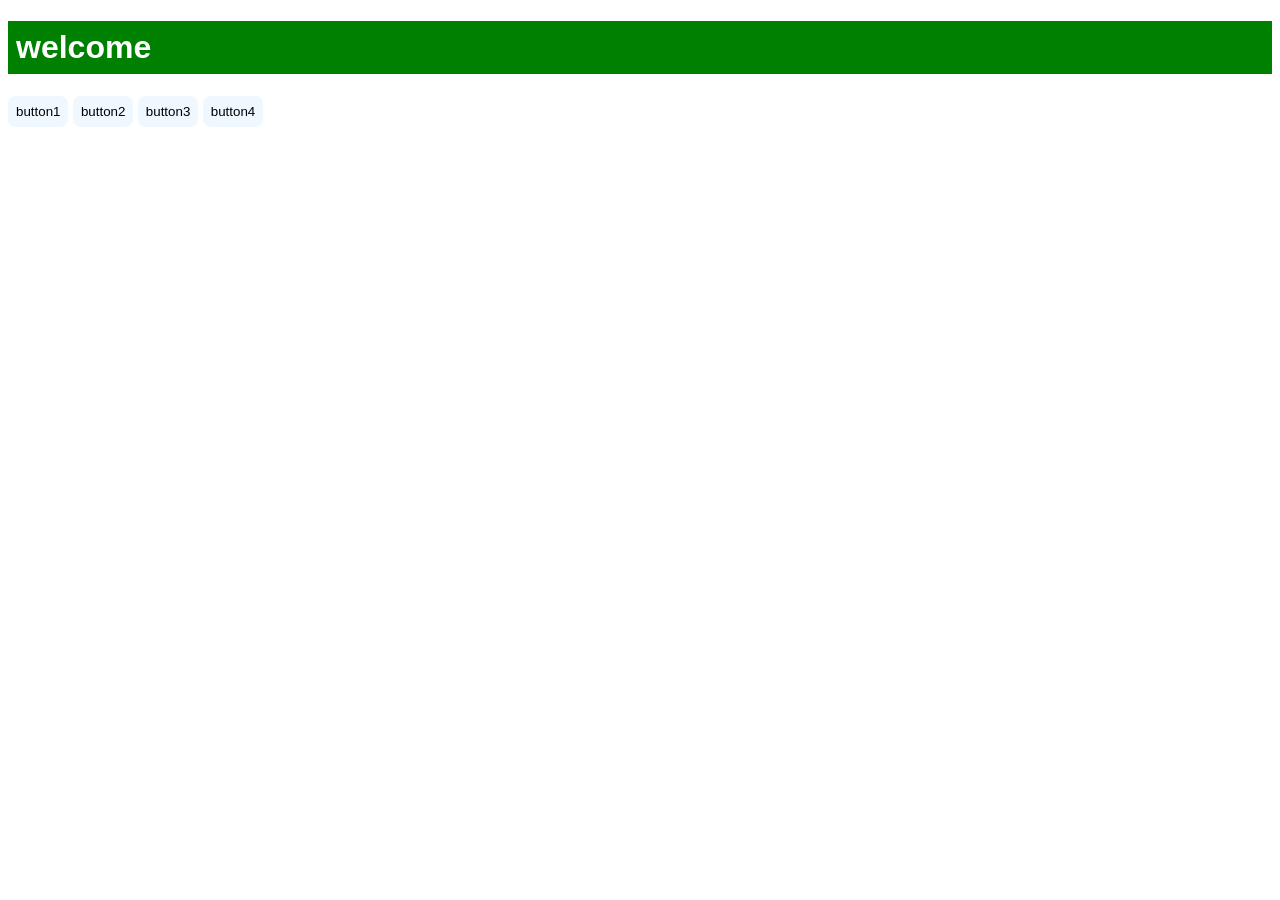
==== index.html @ 4d8d7eba "first commit" ====
<!DOCTYPE html>
<html lang="en">
<head>
    <meta charset="UTF-8">
    <meta name="viewport" content="width=device-width, initial-scale=1.0">
    <link rel="stylesheet" href="style.css" /> 
    <title>Js practice</title>
</head>
<body>
    <h1 id="title"> Welcome to JS</h1>
    <button class="btn"> button1</button>
    <button class="btn"> button2</button>
    <button class="btn"> button3</button>
    <button class="btn"> button4</button>

    <script src="/script.js" type="module"> </script>
</body>
</html>
---- style.css ----
body {
    text-size-adjust: 14;
    text-justify: auto;
    font-family: Arial, "Helvetica Neue", Helvetica, sans-serif;
}

button {
    border: none;
    background-color: aliceblue;
    border-radius: 0.5rem;
    padding: 0.5rem;
}

.title {
    background-color: green;
    color: white;
    padding: 0.5rem;
}
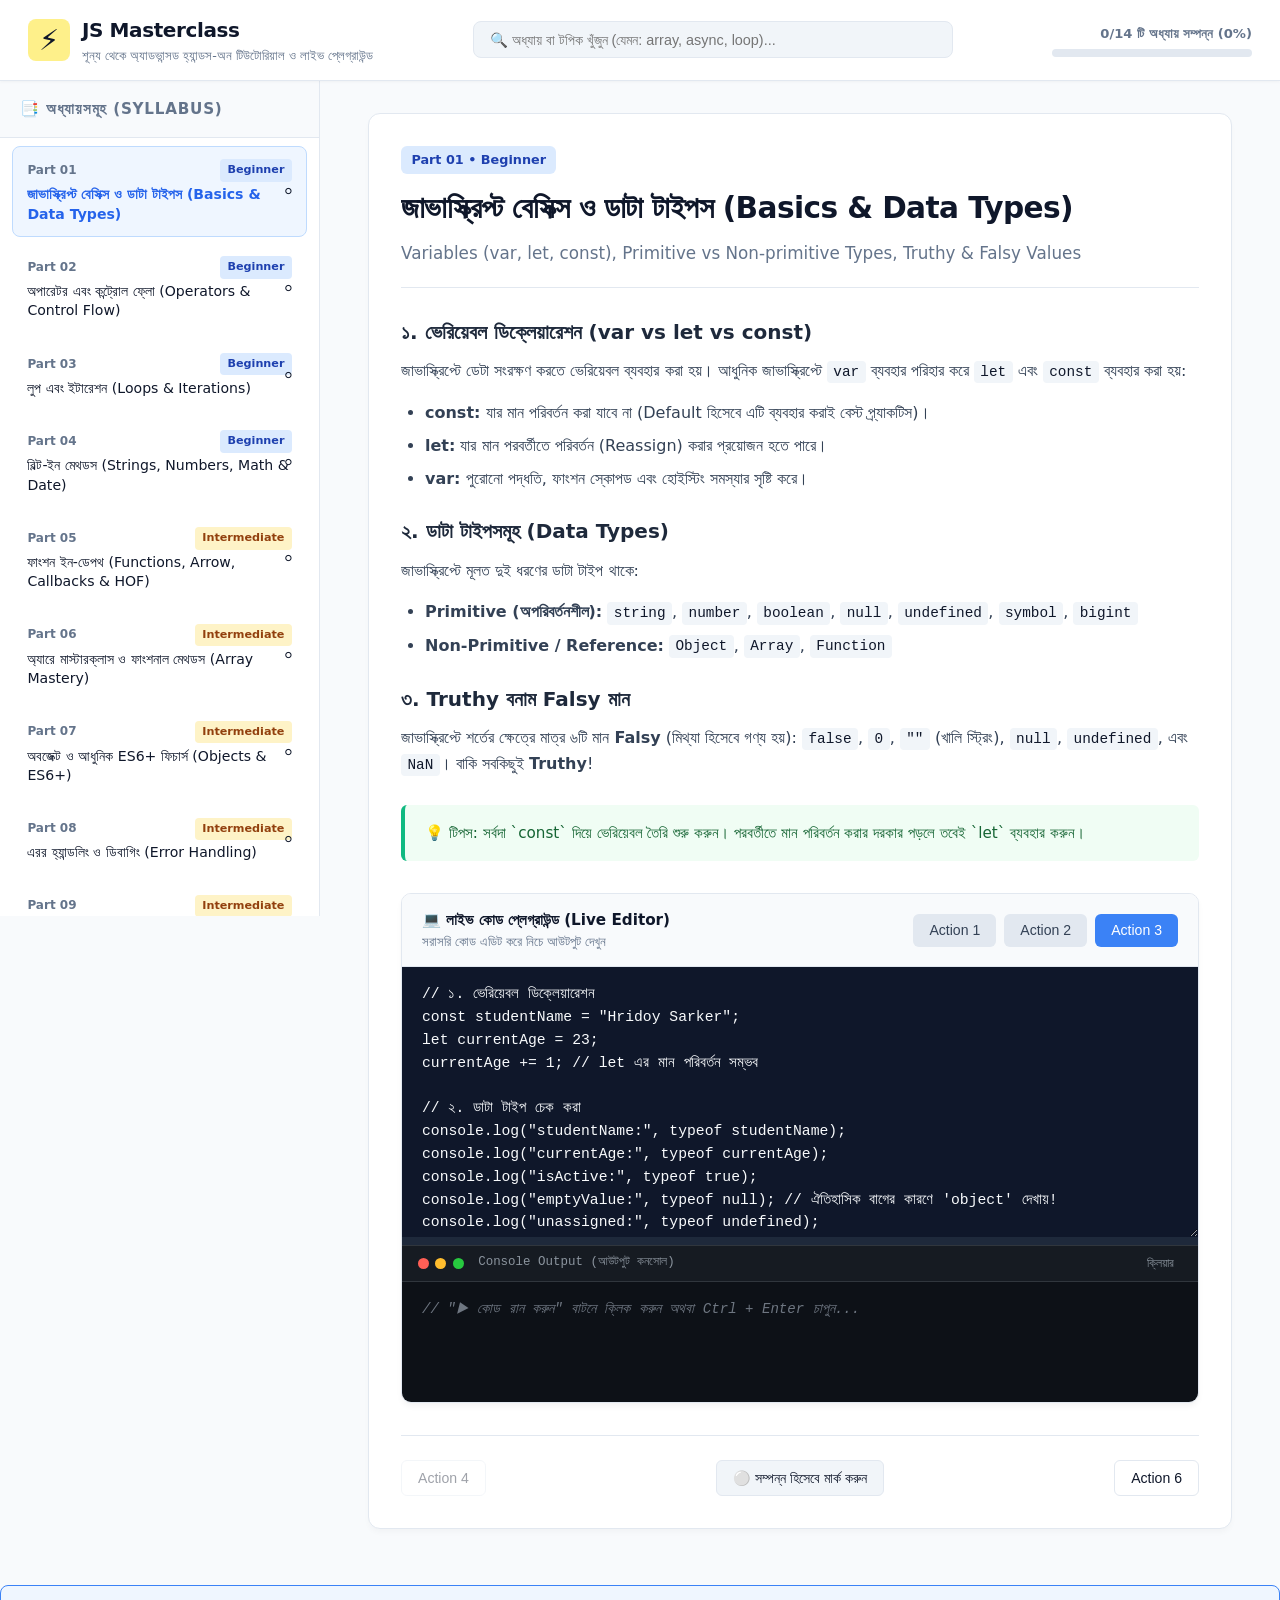
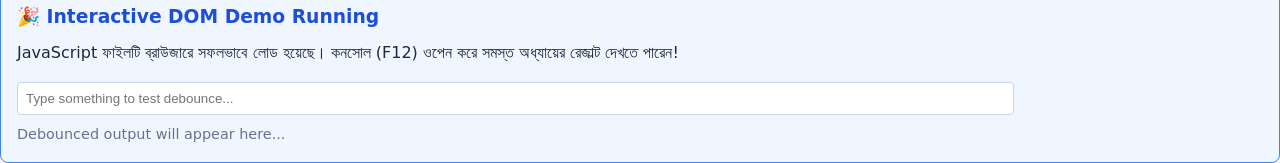
==== commit afc4e8c6: "feat: implement interactive tutorial and playground engine app state and execution logic" ====
--- a/index.html
+++ b/index.html
@@ -1,18 +1,117 @@
 <!DOCTYPE html>
-<html lang="en">
+<html lang="bn">
 <head>
     <meta charset="UTF-8">
     <meta name="viewport" content="width=device-width, initial-scale=1.0">
-    <link rel="stylesheet" href="style.css" /> 
-    <title>Js practice</title>
+    <title>JS Masterclass • শূন্য থেকে অ্যাডভান্সড জাভাস্ক্রিপ্ট টিউটোরিয়াল ও প্লেগ্রাউন্ড</title>
+    <link rel="icon" href="data:,">
+    <link rel="stylesheet" href="style.css">
 </head>
 <body>
-    <h1 id="title"> Welcome to JS</h1>
-    <button class="btn"> button1</button>
-    <button class="btn"> button2</button>
-    <button class="btn"> button3</button>
-    <button class="btn"> button4</button>
+    <!-- Top Navigation Header -->
+    <header class="app-header">
+        <div class="header-brand">
+            <span class="logo-icon">⚡</span>
+            <div>
+                <h1 class="logo-title">JS Masterclass</h1>
+                <p class="logo-tagline">শূন্য থেকে অ্যাডভান্সড হ্যান্ডস-অন টিউটোরিয়াল ও লাইভ প্লেগ্রাউন্ড</p>
+            </div>
+        </div>
 
-    <script src="/script.js" type="module"> </script>
+        <div class="header-search">
+            <input type="text" id="search-input" placeholder="🔍 অধ্যায় বা টপিক খুঁজুন (যেমন: array, async, loop)..." />
+        </div>
+
+        <div class="header-progress">
+            <div class="progress-info">
+                <span id="progress-text">০/১৪ টি অধ্যায় সম্পন্ন (০%)</span>
+            </div>
+            <div class="progress-bar-track">
+                <div class="progress-bar-fill" id="progress-bar-fill"></div>
+            </div>
+        </div>
+    </header>
+
+    <!-- Main App Container: Sidebar + Content -->
+    <div class="app-body">
+        <!-- Sidebar Navigation -->
+        <aside class="app-sidebar">
+            <div class="sidebar-header">
+                <h3>📑 অধ্যায়সমূহ (Syllabus)</h3>
+            </div>
+            <ul class="sidebar-nav" id="sidebar-nav">
+                <!-- Javascript dynamically renders chapters here -->
+            </ul>
+        </aside>
+
+        <!-- Main Content Area -->
+        <main class="app-content">
+            <article class="topic-card">
+                <!-- Topic Meta Header -->
+                <div class="topic-header">
+                    <span class="badge" id="chapter-badge">Part 01 • Beginner</span>
+                    <h2 class="topic-title" id="chapter-title">লোড হচ্ছে...</h2>
+                    <p class="topic-summary" id="chapter-summary"></p>
+                </div>
+
+                <!-- Topic Theory Content -->
+                <div class="topic-content" id="chapter-content">
+                    <!-- Theory rendered here -->
+                </div>
+
+                <!-- Pro Tips Callout -->
+                <div class="tips-box" id="chapter-tips">
+                    <!-- Tips rendered here -->
+                </div>
+
+                <!-- Interactive Playground Section -->
+                <section class="playground-section">
+                    <div class="playground-header">
+                        <div class="playground-title">
+                            <span>💻 লাইভ কোড প্লেগ্রাউন্ড (Live Editor)</span>
+                            <small>সরাসরি কোড এডিট করে নিচে আউটপুট দেখুন</small>
+                        </div>
+                        <div class="playground-actions">
+                            <button type="button" id="btn-copy-code" class="btn btn-secondary">📋 কপি</button>
+                            <button type="button" id="btn-reset-code" class="btn btn-secondary">🔄 রিসেট</button>
+                            <button type="button" id="btn-run-code" class="btn btn-primary">▶ কোড রান করুন (Ctrl+Enter)</button>
+                        </div>
+                    </div>
+
+                    <!-- Code Editor Textarea -->
+                    <div class="editor-wrapper">
+                        <textarea id="code-editor" spellcheck="false" placeholder="// Write or edit your JS code here..."></textarea>
+                    </div>
+
+                    <!-- Terminal Output Window -->
+                    <div class="terminal-wrapper">
+                        <div class="terminal-bar">
+                            <div class="terminal-dots">
+                                <span class="dot red"></span>
+                                <span class="dot yellow"></span>
+                                <span class="dot green"></span>
+                                <span class="terminal-title">Console Output (আউটপুট কনসোল)</span>
+                            </div>
+                            <button type="button" id="btn-clear-output" class="btn-clear">ক্লিয়ার</button>
+                        </div>
+                        <div class="terminal-output" id="terminal-output">
+                            <span class="terminal-hint">// "▶ কোড রান করুন" বাটনে ক্লিক করুন...</span>
+                        </div>
+                    </div>
+                </section>
+
+                <!-- Navigation & Completion Footer -->
+                <footer class="topic-footer">
+                    <button type="button" id="btn-prev-topic" class="btn btn-outline">⬅ পূর্ববর্তী অধ্যায়</button>
+                    <button type="button" id="btn-toggle-complete" class="btn btn-complete">⚪ সম্পন্ন হিসেবে মার্ক করুন</button>
+                    <button type="button" id="btn-next-topic" class="btn btn-outline">পরবর্তী অধ্যায় ➡️</button>
+                </footer>
+            </article>
+        </main>
+    </div>
+
+    <!-- Application Engine -->
+    <script src="script.js" type="module"></script>
+    <script src="app.js" type="module"></script>
 </body>
-</html>+</html>
--- a/style.css
+++ b/style.css
@@ -1,18 +1,637 @@
+/**
+ * ==============================================================================
+ * 🎨 JS MASTERCLASS: MODERN DEVELOPER THEME STYLESHEET (style.css)
+ * ==============================================================================
+ */
+
+:root {
+  --primary: #3b82f6;
+  --primary-dark: #2563eb;
+  --primary-light: #eff6ff;
+  --accent: #10b981;
+  --accent-light: #ecfdf5;
+  --warning: #f59e0b;
+  --danger: #ef4444;
+
+  --bg-page: #f8fafc;
+  --bg-card: #ffffff;
+  --bg-sidebar: #ffffff;
+  --border-color: #e2e8f0;
+
+  --text-main: #0f172a;
+  --text-muted: #64748b;
+  --text-light: #94a3b8;
+
+  --term-bg: #0d1117;
+  --term-text: #c9d1d9;
+  --term-border: #30363d;
+
+  --font-sans: system-ui, -apple-system, BlinkMacSystemFont, 'Segoe UI', Roboto, Helvetica, Arial, sans-serif;
+  --font-mono: 'Fira Code', 'Cascadia Code', Consolas, Monaco, 'Courier New', monospace;
+}
+
+* {
+  box-sizing: border-box;
+  margin: 0;
+  padding: 0;
+}
+
 body {
-    text-size-adjust: 14;
-    text-justify: auto;
-    font-family: Arial, "Helvetica Neue", Helvetica, sans-serif;
-}
-
-button {
-    border: none;
-    background-color: aliceblue;
-    border-radius: 0.5rem;
-    padding: 0.5rem;
-}
-
-.title {
-    background-color: green;
-    color: white;
-    padding: 0.5rem;
-}+  font-family: var(--font-sans);
+  background-color: var(--bg-page);
+  color: var(--text-main);
+  line-height: 1.6;
+  display: flex;
+  flex-direction: column;
+  min-height: 100vh;
+}
+
+/* ==============================================================================
+   HEADER STYLES
+   ============================================================================== */
+.app-header {
+  position: sticky;
+  top: 0;
+  z-index: 100;
+  background-color: #ffffff;
+  border-bottom: 1px solid var(--border-color);
+  padding: 0.85rem 1.75rem;
+  display: flex;
+  align-items: center;
+  justify-content: space-between;
+  gap: 1.5rem;
+  box-shadow: 0 1px 3px rgba(0, 0, 0, 0.04);
+}
+
+.header-brand {
+  display: flex;
+  align-items: center;
+  gap: 0.75rem;
+  text-decoration: none;
+}
+
+.logo-icon {
+  font-size: 1.8rem;
+  background: #fef08a;
+  border-radius: 8px;
+  width: 42px;
+  height: 42px;
+  display: flex;
+  align-items: center;
+  justify-content: center;
+}
+
+.logo-title {
+  font-size: 1.25rem;
+  font-weight: 700;
+  color: var(--text-main);
+  letter-spacing: -0.02em;
+}
+
+.logo-tagline {
+  font-size: 0.8rem;
+  color: var(--text-muted);
+}
+
+.header-search {
+  flex: 1;
+  max-width: 480px;
+}
+
+.header-search input {
+  width: 100%;
+  padding: 0.6rem 1rem;
+  border: 1px solid var(--border-color);
+  border-radius: 8px;
+  font-size: 0.9rem;
+  background-color: #f1f5f9;
+  outline: none;
+  transition: all 0.2s;
+}
+
+.header-search input:focus {
+  background-color: #ffffff;
+  border-color: var(--primary);
+  box-shadow: 0 0 0 3px rgba(59, 130, 246, 0.15);
+}
+
+.header-progress {
+  min-width: 200px;
+  text-align: right;
+}
+
+.progress-info {
+  font-size: 0.82rem;
+  font-weight: 600;
+  color: var(--text-muted);
+  margin-bottom: 0.35rem;
+}
+
+.progress-bar-track {
+  width: 100%;
+  height: 8px;
+  background-color: #e2e8f0;
+  border-radius: 999px;
+  overflow: hidden;
+}
+
+.progress-bar-fill {
+  width: 0%;
+  height: 100%;
+  background: linear-gradient(90deg, #3b82f6, #10b981);
+  transition: width 0.3s ease;
+}
+
+/* ==============================================================================
+   MAIN BODY & SIDEBAR
+   ============================================================================== */
+.app-body {
+  display: flex;
+  flex: 1;
+  max-width: 1500px;
+  width: 100%;
+  margin: 0 auto;
+}
+
+.app-sidebar {
+  width: 320px;
+  background-color: var(--bg-sidebar);
+  border-right: 1px solid var(--border-color);
+  height: calc(100vh - 65px);
+  position: sticky;
+  top: 65px;
+  overflow-y: auto;
+  display: flex;
+  flex-direction: column;
+}
+
+.sidebar-header {
+  padding: 1rem 1.25rem;
+  border-bottom: 1px solid var(--border-color);
+  background-color: #f8fafc;
+}
+
+.sidebar-header h3 {
+  font-size: 0.95rem;
+  font-weight: 600;
+  color: var(--text-muted);
+  text-transform: uppercase;
+  letter-spacing: 0.05em;
+}
+
+.sidebar-nav {
+  list-style: none;
+  padding: 0.5rem 0.75rem;
+}
+
+.nav-item {
+  padding: 0.75rem 0.9rem;
+  border-radius: 8px;
+  margin-bottom: 0.35rem;
+  cursor: pointer;
+  border: 1px solid transparent;
+  transition: all 0.2s;
+  display: flex;
+  flex-direction: column;
+  gap: 0.2rem;
+  position: relative;
+}
+
+.nav-item:hover {
+  background-color: #f1f5f9;
+}
+
+.nav-item.active {
+  background-color: var(--primary-light);
+  border-color: #bfdbfe;
+}
+
+.nav-item.active .nav-title {
+  color: var(--primary-dark);
+  font-weight: 600;
+}
+
+.nav-item-header {
+  display: flex;
+  align-items: center;
+  justify-content: space-between;
+}
+
+.nav-chapter {
+  font-size: 0.75rem;
+  font-weight: 600;
+  color: var(--text-muted);
+}
+
+.nav-badge {
+  font-size: 0.7rem;
+  font-weight: 600;
+  padding: 0.15rem 0.45rem;
+  border-radius: 4px;
+}
+
+.nav-badge.beginner {
+  background-color: #dbeafe;
+  color: #1e40af;
+}
+
+.nav-badge.intermediate {
+  background-color: #fef3c7;
+  color: #92400e;
+}
+
+.nav-badge.advanced {
+  background-color: #fce7f3;
+  color: #9d174d;
+}
+
+.nav-badge.practice {
+  background-color: #d1fae5;
+  color: #065f46;
+}
+
+.nav-title {
+  font-size: 0.88rem;
+  color: var(--text-main);
+  line-height: 1.4;
+}
+
+.nav-status-icon {
+  position: absolute;
+  right: 0.75rem;
+  top: 50%;
+  transform: translateY(-50%);
+  font-size: 0.85rem;
+}
+
+.no-results {
+  padding: 1.5rem;
+  text-align: center;
+  color: var(--text-muted);
+  font-size: 0.9rem;
+}
+
+/* ==============================================================================
+   CONTENT AREA
+   ============================================================================== */
+.app-content {
+  flex: 1;
+  padding: 2rem 3rem;
+  max-width: 1000px;
+}
+
+.topic-card {
+  background-color: var(--bg-card);
+  border-radius: 12px;
+  border: 1px solid var(--border-color);
+  padding: 2rem;
+  box-shadow: 0 4px 6px -1px rgba(0, 0, 0, 0.03);
+}
+
+.topic-header {
+  margin-bottom: 1.75rem;
+  border-bottom: 1px solid var(--border-color);
+  padding-bottom: 1.25rem;
+}
+
+.badge {
+  display: inline-block;
+  padding: 0.25rem 0.65rem;
+  border-radius: 6px;
+  font-size: 0.8rem;
+  font-weight: 600;
+  margin-bottom: 0.65rem;
+}
+
+.badge.beginner { background-color: #dbeafe; color: #1e40af; }
+.badge.intermediate { background-color: #fef3c7; color: #92400e; }
+.badge.advanced { background-color: #fce7f3; color: #9d174d; }
+.badge.practice { background-color: #d1fae5; color: #065f46; }
+
+.topic-title {
+  font-size: 1.85rem;
+  font-weight: 700;
+  color: var(--text-main);
+  margin-bottom: 0.5rem;
+  letter-spacing: -0.02em;
+}
+
+.topic-summary {
+  color: var(--text-muted);
+  font-size: 1.05rem;
+}
+
+.topic-content {
+  font-size: 1rem;
+  color: #334155;
+  margin-bottom: 1.75rem;
+}
+
+.topic-content h3 {
+  font-size: 1.25rem;
+  font-weight: 600;
+  color: #1e293b;
+  margin: 1.5rem 0 0.65rem 0;
+}
+
+.topic-content p {
+  margin-bottom: 1rem;
+}
+
+.topic-content ul, .topic-content ol {
+  margin-left: 1.5rem;
+  margin-bottom: 1rem;
+}
+
+.topic-content li {
+  margin-bottom: 0.45rem;
+}
+
+.topic-content code {
+  background-color: #f1f5f9;
+  color: #0f172a;
+  padding: 0.2rem 0.4rem;
+  border-radius: 4px;
+  font-family: var(--font-mono);
+  font-size: 0.9em;
+}
+
+.tips-box {
+  background-color: #f0fdf4;
+  border-left: 4px solid var(--accent);
+  padding: 1rem 1.25rem;
+  border-radius: 6px;
+  margin-bottom: 2rem;
+  color: #166534;
+  font-size: 0.95rem;
+  font-weight: 500;
+}
+
+/* ==============================================================================
+   PLAYGROUND & EDITOR
+   ============================================================================== */
+.playground-section {
+  background-color: #ffffff;
+  border: 1px solid var(--border-color);
+  border-radius: 10px;
+  overflow: hidden;
+  margin-bottom: 2rem;
+  box-shadow: 0 4px 6px -1px rgba(0, 0, 0, 0.05);
+}
+
+.playground-header {
+  background-color: #f8fafc;
+  border-bottom: 1px solid var(--border-color);
+  padding: 0.85rem 1.25rem;
+  display: flex;
+  align-items: center;
+  justify-content: space-between;
+  flex-wrap: wrap;
+  gap: 0.75rem;
+}
+
+.playground-title {
+  display: flex;
+  flex-direction: column;
+}
+
+.playground-title span {
+  font-weight: 600;
+  font-size: 0.95rem;
+  color: var(--text-main);
+}
+
+.playground-title small {
+  color: var(--text-muted);
+  font-size: 0.8rem;
+}
+
+.playground-actions {
+  display: flex;
+  gap: 0.5rem;
+}
+
+.btn {
+  padding: 0.55rem 1rem;
+  border-radius: 6px;
+  font-size: 0.88rem;
+  font-weight: 500;
+  cursor: pointer;
+  transition: all 0.15s;
+  border: none;
+}
+
+.btn-primary {
+  background-color: var(--primary);
+  color: white;
+}
+
+.btn-primary:hover {
+  background-color: var(--primary-dark);
+}
+
+.btn-secondary {
+  background-color: #e2e8f0;
+  color: #334155;
+}
+
+.btn-secondary:hover {
+  background-color: #cbd5e1;
+}
+
+.btn-outline {
+  background-color: transparent;
+  border: 1px solid var(--border-color);
+  color: var(--text-main);
+}
+
+.btn-outline:hover:not(:disabled) {
+  background-color: #f1f5f9;
+}
+
+.btn-outline:disabled {
+  opacity: 0.4;
+  cursor: not-allowed;
+}
+
+.btn-complete {
+  background-color: #f1f5f9;
+  border: 1px solid var(--border-color);
+  color: var(--text-main);
+}
+
+.btn-complete.is-completed {
+  background-color: #d1fae5;
+  border-color: #a7f3d0;
+  color: #065f46;
+  font-weight: 600;
+}
+
+.editor-wrapper {
+  background-color: #1e293b;
+}
+
+#code-editor {
+  width: 100%;
+  height: 270px;
+  background-color: #0f172a;
+  color: #f8fafc;
+  font-family: var(--font-mono);
+  font-size: 0.92rem;
+  line-height: 1.55;
+  padding: 1rem 1.25rem;
+  border: none;
+  outline: none;
+  resize: vertical;
+  tab-size: 2;
+}
+
+/* ==============================================================================
+   TERMINAL WINDOW
+   ============================================================================== */
+.terminal-wrapper {
+  background-color: var(--term-bg);
+  border-top: 1px solid var(--term-border);
+}
+
+.terminal-bar {
+  display: flex;
+  align-items: center;
+  justify-content: space-between;
+  padding: 0.45rem 1rem;
+  background-color: #161b22;
+  border-bottom: 1px solid var(--term-border);
+}
+
+.terminal-dots {
+  display: flex;
+  align-items: center;
+  gap: 0.4rem;
+}
+
+.dot {
+  width: 11px;
+  height: 11px;
+  border-radius: 50%;
+}
+
+.dot.red { background-color: #ff5f56; }
+.dot.yellow { background-color: #ffbd2e; }
+.dot.green { background-color: #27c93f; }
+
+.terminal-title {
+  color: #8b949e;
+  font-size: 0.78rem;
+  font-family: var(--font-mono);
+  margin-left: 0.5rem;
+}
+
+.btn-clear {
+  background: transparent;
+  border: none;
+  color: #8b949e;
+  font-size: 0.78rem;
+  cursor: pointer;
+  padding: 0.2rem 0.5rem;
+  border-radius: 4px;
+}
+
+.btn-clear:hover {
+  color: #ffffff;
+  background-color: #21262d;
+}
+
+.terminal-output {
+  padding: 1rem 1.25rem;
+  font-family: var(--font-mono);
+  font-size: 0.88rem;
+  color: var(--term-text);
+  min-height: 120px;
+  max-height: 350px;
+  overflow-y: auto;
+  white-space: pre-wrap;
+  word-break: break-word;
+}
+
+.terminal-line {
+  margin-bottom: 0.35rem;
+}
+
+.terminal-hint {
+  color: #6e7681;
+  font-style: italic;
+}
+
+.terminal-log {
+  color: #e6edf3;
+}
+
+.terminal-warn {
+  color: #d29922;
+}
+
+.terminal-error {
+  color: #f85149;
+  font-weight: 500;
+}
+
+.terminal-success {
+  color: #3fb950;
+}
+
+.terminal-footer {
+  margin-top: 0.75rem;
+  padding-top: 0.5rem;
+  border-top: 1px dashed #30363d;
+  color: #3fb950;
+  font-size: 0.75rem;
+}
+
+/* ==============================================================================
+   FOOTER NAVIGATION
+   ============================================================================== */
+.topic-footer {
+  display: flex;
+  align-items: center;
+  justify-content: space-between;
+  gap: 1rem;
+  border-top: 1px solid var(--border-color);
+  padding-top: 1.5rem;
+  flex-wrap: wrap;
+}
+
+/* ==============================================================================
+   RESPONSIVE DESIGN (Mobile & Tablet)
+   ============================================================================== */
+@media (max-width: 900px) {
+  .app-body {
+    flex-direction: column;
+  }
+
+  .app-sidebar {
+    width: 100%;
+    height: auto;
+    max-height: 280px;
+    position: static;
+    border-right: none;
+    border-bottom: 1px solid var(--border-color);
+  }
+
+  .app-content {
+    padding: 1.25rem 1rem;
+  }
+
+  .app-header {
+    flex-direction: column;
+    align-items: stretch;
+    padding: 1rem;
+  }
+
+  .header-search {
+    max-width: 100%;
+  }
+
+  .header-progress {
+    text-align: left;
+  }
+}
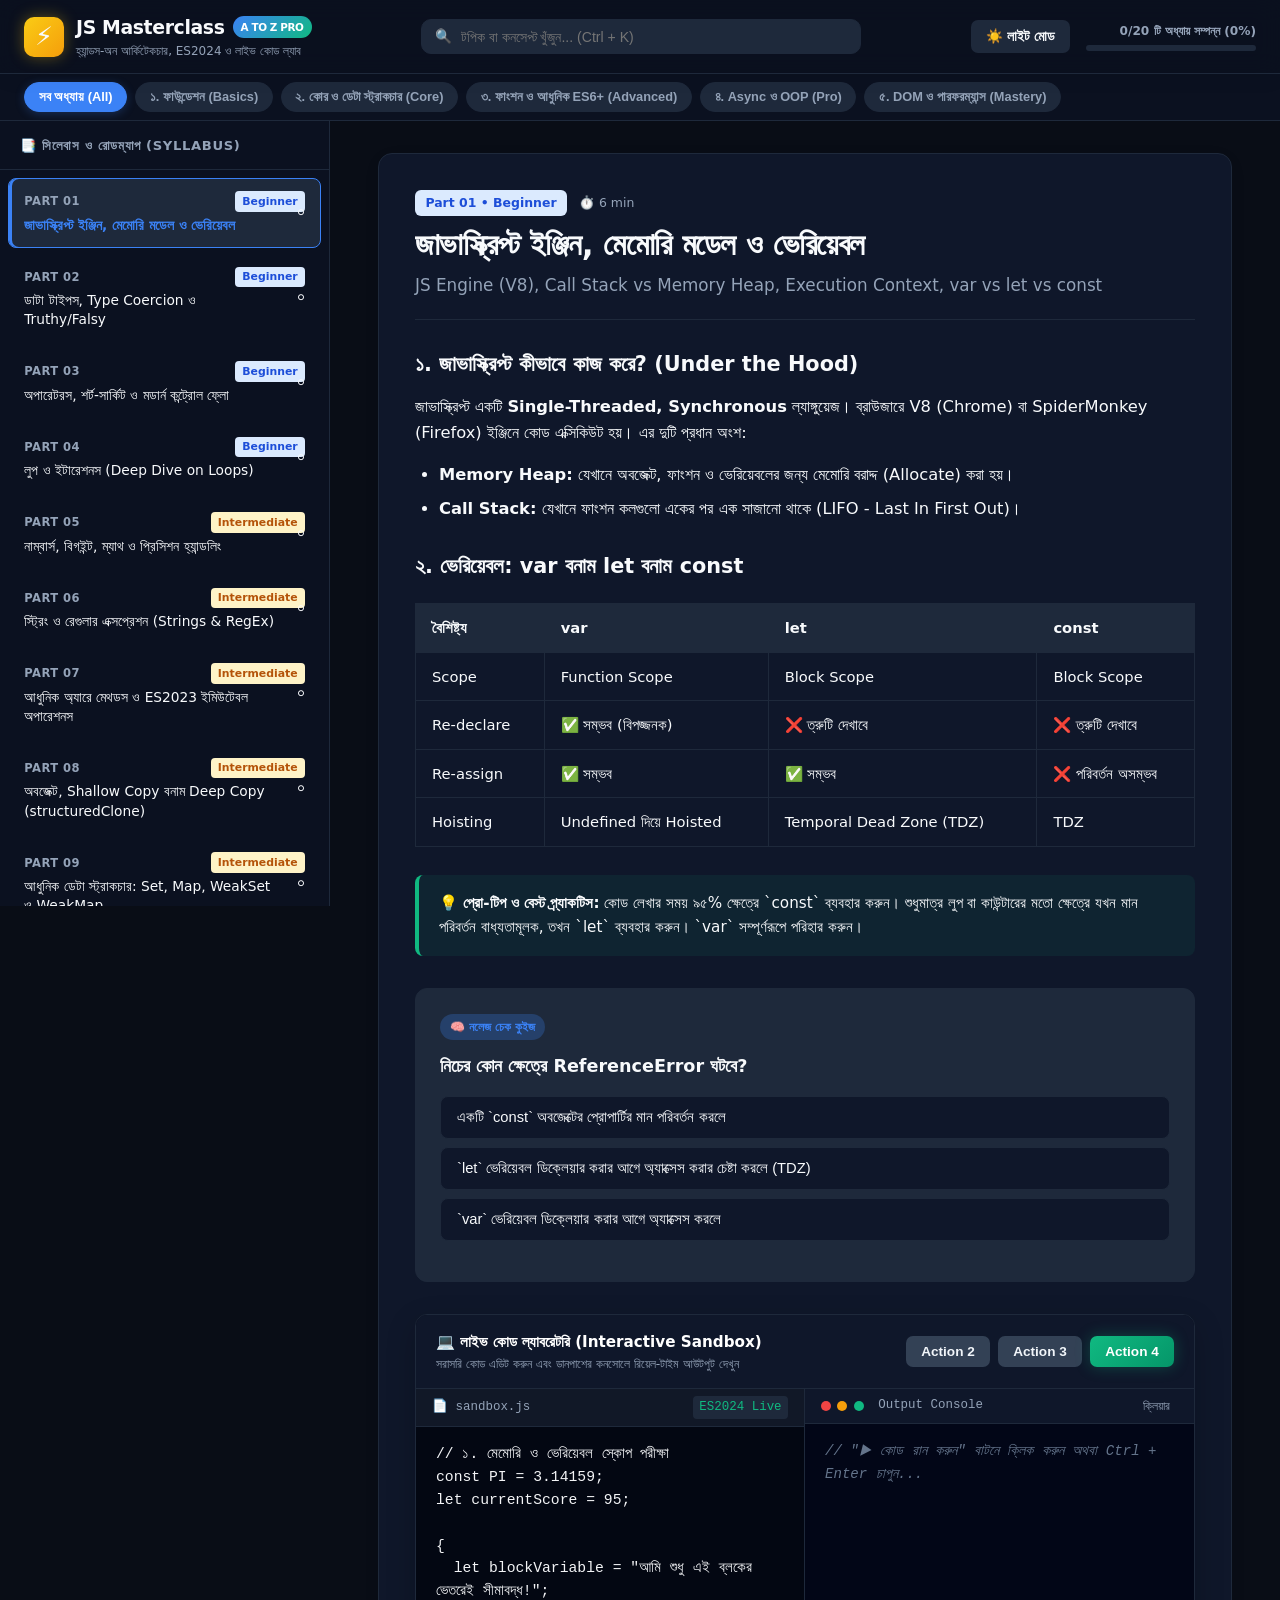
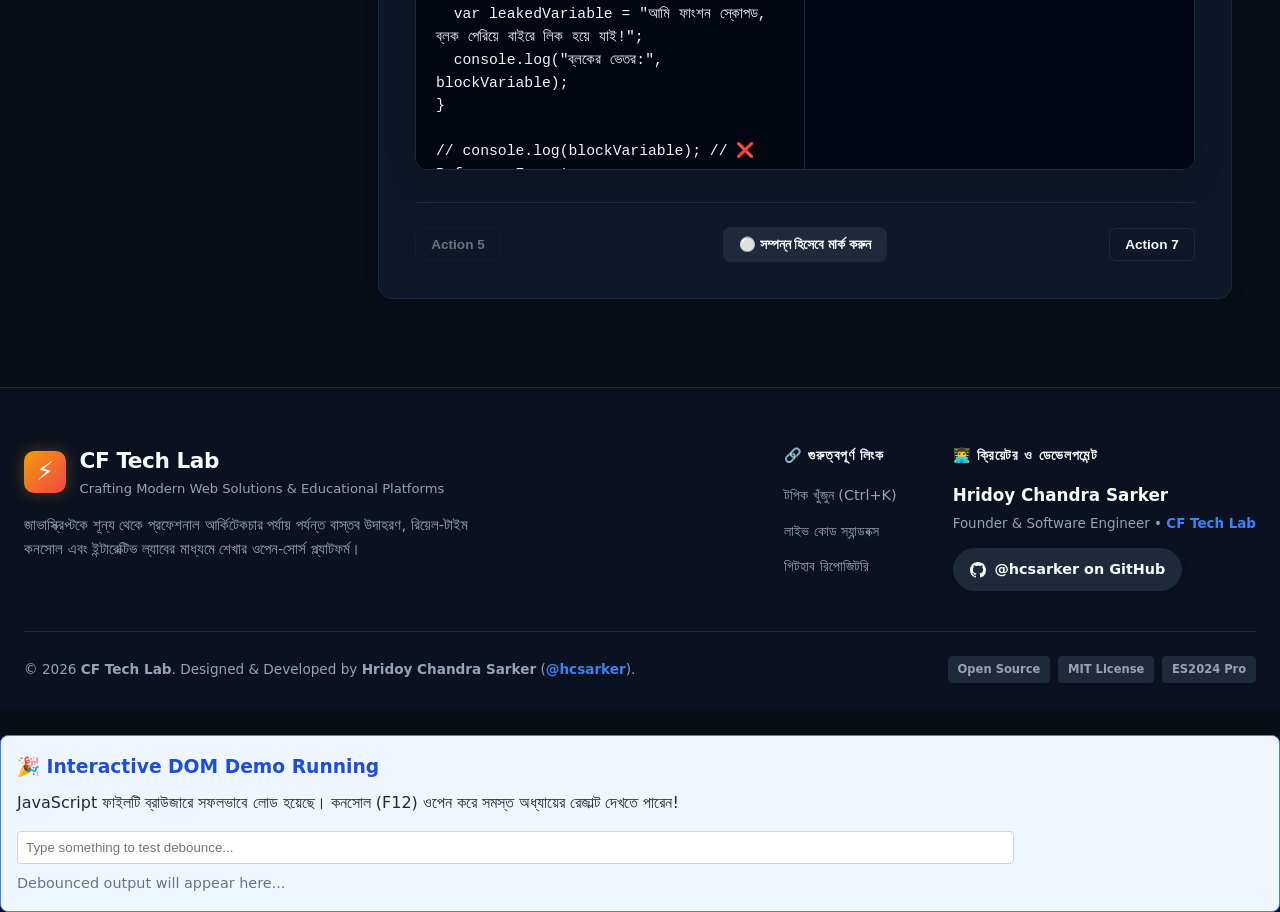
==== commit 7e54c8b6: "feat: add interactive quizzes, category filtering, and dark mode support to tutorial engine" ====
--- a/index.html
+++ b/index.html
@@ -1,62 +1,79 @@
 <!DOCTYPE html>
-<html lang="bn">
+<html lang="bn" data-theme="dark">
 <head>
     <meta charset="UTF-8">
     <meta name="viewport" content="width=device-width, initial-scale=1.0">
-    <title>JS Masterclass • শূন্য থেকে অ্যাডভান্সড জাভাস্ক্রিপ্ট টিউটোরিয়াল ও প্লেগ্রাউন্ড</title>
+    <title>JS Masterclass • শূন্য থেকে অ্যাডভান্সড জাভাস্ক্রিপ্ট আর্কিটেকচার ও প্লেগ্রাউন্ড</title>
     <link rel="icon" href="data:,">
     <link rel="stylesheet" href="style.css">
 </head>
 <body>
-    <!-- Top Navigation Header -->
+    <!-- Top Navigation Bar -->
     <header class="app-header">
-        <div class="header-brand">
-            <span class="logo-icon">⚡</span>
-            <div>
-                <h1 class="logo-title">JS Masterclass</h1>
-                <p class="logo-tagline">শূন্য থেকে অ্যাডভান্সড হ্যান্ডস-অন টিউটোরিয়াল ও লাইভ প্লেগ্রাউন্ড</p>
+        <div class="header-left">
+            <button type="button" class="btn-menu-toggle" id="btn-menu-toggle" aria-label="Toggle Syllabus">☰</button>
+            <div class="header-brand">
+                <span class="logo-icon">⚡</span>
+                <div>
+                    <h1 class="logo-title">JS Masterclass <span class="version-tag">A to Z Pro</span></h1>
+                    <p class="logo-tagline">হ্যান্ডস-অন আর্কিটেকচার, ES2024 ও লাইভ কোড ল্যাব</p>
+                </div>
             </div>
         </div>
 
         <div class="header-search">
-            <input type="text" id="search-input" placeholder="🔍 অধ্যায় বা টপিক খুঁজুন (যেমন: array, async, loop)..." />
+            <span class="search-icon">🔍</span>
+            <input type="text" id="search-input" placeholder="টপিক বা কনসেপ্ট খুঁজুন... (Ctrl + K)" />
         </div>
 
-        <div class="header-progress">
-            <div class="progress-info">
-                <span id="progress-text">০/১৪ টি অধ্যায় সম্পন্ন (০%)</span>
-            </div>
-            <div class="progress-bar-track">
-                <div class="progress-bar-fill" id="progress-bar-fill"></div>
+        <div class="header-right">
+            <button type="button" id="btn-theme-toggle" class="btn btn-theme">☀️ লাইট মোড</button>
+            <div class="header-progress">
+                <div class="progress-info">
+                    <span id="progress-text">০/২০ টি অধ্যায় সম্পন্ন (০%)</span>
+                </div>
+                <div class="progress-bar-track">
+                    <div class="progress-bar-fill" id="progress-bar-fill"></div>
+                </div>
             </div>
         </div>
     </header>
 
-    <!-- Main App Container: Sidebar + Content -->
+    <!-- Category Filter Bar (Pills) -->
+    <nav class="category-bar">
+        <div class="category-pills" id="category-pills">
+            <!-- Dynamically populated category pills -->
+        </div>
+    </nav>
+
+    <!-- Main Workspace Layout -->
     <div class="app-body">
-        <!-- Sidebar Navigation -->
+        <!-- Sidebar Drawer Navigation -->
         <aside class="app-sidebar">
             <div class="sidebar-header">
-                <h3>📑 অধ্যায়সমূহ (Syllabus)</h3>
+                <h3>📑 সিলেবাস ও রোডম্যাপ (Syllabus)</h3>
             </div>
             <ul class="sidebar-nav" id="sidebar-nav">
-                <!-- Javascript dynamically renders chapters here -->
+                <!-- Dynamically rendered topics -->
             </ul>
         </aside>
 
         <!-- Main Content Area -->
         <main class="app-content">
             <article class="topic-card">
-                <!-- Topic Meta Header -->
+                <!-- Topic Meta Info -->
                 <div class="topic-header">
-                    <span class="badge" id="chapter-badge">Part 01 • Beginner</span>
+                    <div class="topic-meta">
+                        <span class="badge" id="chapter-badge">Part 01 • Beginner</span>
+                        <span class="read-time" id="chapter-readtime">⏱️ 6 min read</span>
+                    </div>
                     <h2 class="topic-title" id="chapter-title">লোড হচ্ছে...</h2>
                     <p class="topic-summary" id="chapter-summary"></p>
                 </div>
 
-                <!-- Topic Theory Content -->
+                <!-- Theory Explanation -->
                 <div class="topic-content" id="chapter-content">
-                    <!-- Theory rendered here -->
+                    <!-- Theory and diagrams -->
                 </div>
 
                 <!-- Pro Tips Callout -->
@@ -64,53 +81,115 @@
                     <!-- Tips rendered here -->
                 </div>
 
-                <!-- Interactive Playground Section -->
+                <!-- Interactive Quiz Knowledge Check -->
+                <div id="quiz-container">
+                    <!-- Quiz rendered here if available -->
+                </div>
+
+                <!-- Creative Split Playground Section -->
                 <section class="playground-section">
                     <div class="playground-header">
                         <div class="playground-title">
-                            <span>💻 লাইভ কোড প্লেগ্রাউন্ড (Live Editor)</span>
-                            <small>সরাসরি কোড এডিট করে নিচে আউটপুট দেখুন</small>
+                            <span>💻 লাইভ কোড ল্যাবরেটরি (Interactive Sandbox)</span>
+                            <small>সরাসরি কোড এডিট করুন এবং ডানপাশের কনসোলে রিয়েল-টাইম আউটপুট দেখুন</small>
                         </div>
                         <div class="playground-actions">
                             <button type="button" id="btn-copy-code" class="btn btn-secondary">📋 কপি</button>
                             <button type="button" id="btn-reset-code" class="btn btn-secondary">🔄 রিসেট</button>
-                            <button type="button" id="btn-run-code" class="btn btn-primary">▶ কোড রান করুন (Ctrl+Enter)</button>
+                            <button type="button" id="btn-run-code" class="btn btn-run">▶ কোড রান করুন <span class="kbd">Ctrl+Enter</span></button>
                         </div>
                     </div>
 
-                    <!-- Code Editor Textarea -->
-                    <div class="editor-wrapper">
-                        <textarea id="code-editor" spellcheck="false" placeholder="// Write or edit your JS code here..."></textarea>
-                    </div>
+                    <!-- Dual-Pane Grid: Editor & Terminal -->
+                    <div class="split-playground">
+                        <div class="editor-pane">
+                            <div class="pane-bar">
+                                <span>📄 sandbox.js</span>
+                                <span class="editor-badge">ES2024 Live</span>
+                            </div>
+                            <textarea id="code-editor" spellcheck="false" placeholder="// Write or edit your JS code here..."></textarea>
+                        </div>
 
-                    <!-- Terminal Output Window -->
-                    <div class="terminal-wrapper">
-                        <div class="terminal-bar">
-                            <div class="terminal-dots">
-                                <span class="dot red"></span>
-                                <span class="dot yellow"></span>
-                                <span class="dot green"></span>
-                                <span class="terminal-title">Console Output (আউটপুট কনসোল)</span>
+                        <div class="terminal-pane">
+                            <div class="terminal-bar">
+                                <div class="terminal-dots">
+                                    <span class="dot red"></span>
+                                    <span class="dot yellow"></span>
+                                    <span class="dot green"></span>
+                                    <span class="terminal-title">Output Console</span>
+                                </div>
+                                <button type="button" id="btn-clear-output" class="btn-clear">ক্লিয়ার</button>
                             </div>
-                            <button type="button" id="btn-clear-output" class="btn-clear">ক্লিয়ার</button>
-                        </div>
-                        <div class="terminal-output" id="terminal-output">
-                            <span class="terminal-hint">// "▶ কোড রান করুন" বাটনে ক্লিক করুন...</span>
+                            <div class="terminal-output" id="terminal-output">
+                                <span class="terminal-hint">// "▶ কোড রান করুন" বাটনে ক্লিক করুন...</span>
+                            </div>
                         </div>
                     </div>
                 </section>
 
-                <!-- Navigation & Completion Footer -->
+                <!-- Topic Navigation Footer -->
                 <footer class="topic-footer">
-                    <button type="button" id="btn-prev-topic" class="btn btn-outline">⬅ পূর্ববর্তী অধ্যায়</button>
+                    <button type="button" id="btn-prev-topic" class="btn btn-outline">⬅ পূর্ববর্তী অধ্যায়</button>
                     <button type="button" id="btn-toggle-complete" class="btn btn-complete">⚪ সম্পন্ন হিসেবে মার্ক করুন</button>
-                    <button type="button" id="btn-next-topic" class="btn btn-outline">পরবর্তী অধ্যায় ➡️</button>
+                    <button type="button" id="btn-next-topic" class="btn btn-outline">পরবর্তী অধ্যায় ➡️</button>
                 </footer>
             </article>
         </main>
     </div>
 
-    <!-- Application Engine -->
+    <!-- Global Creative Site Footer -->
+    <footer class="site-footer">
+        <div class="footer-container">
+            <div class="footer-brand-section">
+                <div class="footer-brand">
+                    <span class="footer-logo">⚡</span>
+                    <div>
+                        <h3 class="footer-company">CF Tech Lab</h3>
+                        <p class="footer-tagline">Crafting Modern Web Solutions & Educational Platforms</p>
+                    </div>
+                </div>
+                <p class="footer-desc">
+                    জাভাস্ক্রিপ্টকে শূন্য থেকে প্রফেশনাল আর্কিটেকচার পর্যায় পর্যন্ত বাস্তব উদাহরণ, রিয়েল-টাইম কনসোল এবং ইন্টারেক্টিভ ল্যাবের মাধ্যমে শেখার ওপেন-সোর্স প্ল্যাটফর্ম।
+                </p>
+            </div>
+
+            <div class="footer-links-section">
+                <div class="footer-col">
+                    <h4>🔗 গুরুত্বপূর্ণ লিংক</h4>
+                    <ul>
+                        <li><a href="#search-input">টপিক খুঁজুন (Ctrl+K)</a></li>
+                        <li><a href="#code-editor">লাইভ কোড স্যান্ডবক্স</a></li>
+                        <li><a href="https://github.com/hcsarker" target="_blank" rel="noopener noreferrer">গিটহাব রিপোজিটরি</a></li>
+                    </ul>
+                </div>
+
+                <div class="footer-col author-col">
+                    <h4>👨‍💻 ক্রিয়েটর ও ডেভেলপমেন্ট</h4>
+                    <p class="author-name"><strong>Hridoy Chandra Sarker</strong></p>
+                    <p class="author-role">Founder & Software Engineer • <span>CF Tech Lab</span></p>
+                    <a href="https://github.com/hcsarker" target="_blank" rel="noopener noreferrer" class="github-profile-pill">
+                        <svg class="gh-icon" viewBox="0 0 16 16" width="16" height="16" fill="currentColor">
+                            <path d="M8 0C3.58 0 0 3.58 0 8c0 3.54 2.29 6.53 5.47 7.59.4.07.55-.17.55-.38 0-.19-.01-.82-.01-1.49-2.01.37-2.53-.49-2.69-.94-.09-.23-.48-.94-.82-1.13-.28-.15-.68-.52-.01-.53.63-.01 1.08.58 1.23.82.72 1.21 1.87.87 2.33.66.07-.52.28-.87.51-1.07-1.78-.2-3.64-.89-3.64-3.95 0-.87.31-1.59.82-2.15-.08-.2-.36-1.02.08-2.12 0 0 .67-.21 2.2.82.64-.18 1.32-.27 2-.27.68 0 1.36.09 2 .27 1.53-1.04 2.2-.82 2.2-.82.44 1.1.16 1.92.08 2.12.51.56.82 1.27.82 2.15 0 3.07-1.87 3.75-3.65 3.95.29.25.54.73.54 1.48 0 1.07-.01 1.93-.01 2.2 0 .21.15.46.55.38A8.013 8.013 0 0016 8c0-4.42-3.58-8-8-8z"></path>
+                        </svg>
+                        <span>@hcsarker on GitHub</span>
+                    </a>
+                </div>
+            </div>
+        </div>
+
+        <div class="footer-bottom">
+            <div class="footer-bottom-content">
+                <p>© 2026 <strong>CF Tech Lab</strong>. Designed & Developed by <strong>Hridoy Chandra Sarker</strong> (<a href="https://github.com/hcsarker" target="_blank" rel="noopener noreferrer" class="author-link">@hcsarker</a>).</p>
+                <div class="footer-badges">
+                    <span class="f-badge">Open Source</span>
+                    <span class="f-badge">MIT License</span>
+                    <span class="f-badge">ES2024 Pro</span>
+                </div>
+            </div>
+        </div>
+    </footer>
+
+    <!-- Engine Scripts -->
     <script src="script.js" type="module"></script>
     <script src="app.js" type="module"></script>
 </body>
--- a/style.css
+++ b/style.css
@@ -1,33 +1,61 @@
 /**
  * ==============================================================================
- * 🎨 JS MASTERCLASS: MODERN DEVELOPER THEME STYLESHEET (style.css)
+ * 🎨 JS MASTERCLASS: ULTRA-CREATIVE & SMART DEVELOPER THEME (style.css)
  * ==============================================================================
  */
 
+/* ------------------------------------------------------------------------------
+   COLOR SYSTEM & CSS VARIABLES
+   ------------------------------------------------------------------------------ */
 :root {
   --primary: #3b82f6;
-  --primary-dark: #2563eb;
-  --primary-light: #eff6ff;
+  --primary-hover: #2563eb;
+  --primary-glow: rgba(59, 130, 246, 0.25);
   --accent: #10b981;
-  --accent-light: #ecfdf5;
+  --accent-glow: rgba(16, 185, 129, 0.2);
   --warning: #f59e0b;
   --danger: #ef4444;
 
   --bg-page: #f8fafc;
   --bg-card: #ffffff;
   --bg-sidebar: #ffffff;
+  --bg-header: rgba(255, 255, 255, 0.92);
+  --bg-subtle: #f1f5f9;
   --border-color: #e2e8f0;
 
   --text-main: #0f172a;
   --text-muted: #64748b;
   --text-light: #94a3b8;
 
-  --term-bg: #0d1117;
+  --editor-bg: #0d1117;
+  --editor-text: #e6edf3;
+  --term-bg: #090d13;
+  --term-bar: #161b22;
   --term-text: #c9d1d9;
   --term-border: #30363d;
 
   --font-sans: system-ui, -apple-system, BlinkMacSystemFont, 'Segoe UI', Roboto, Helvetica, Arial, sans-serif;
-  --font-mono: 'Fira Code', 'Cascadia Code', Consolas, Monaco, 'Courier New', monospace;
+  --font-mono: 'Fira Code', 'Cascadia Code', Consolas, Monaco, monospace;
+}
+
+[data-theme="dark"] {
+  --bg-page: #090d16;
+  --bg-card: #0f172a;
+  --bg-sidebar: #0b1120;
+  --bg-header: rgba(11, 17, 32, 0.92);
+  --bg-subtle: #1e293b;
+  --border-color: #1e293b;
+
+  --text-main: #f8fafc;
+  --text-muted: #94a3b8;
+  --text-light: #64748b;
+
+  --editor-bg: #030712;
+  --editor-text: #f3f4f6;
+  --term-bg: #020617;
+  --term-bar: #0f172a;
+  --term-text: #e2e8f0;
+  --term-border: #1e293b;
 }
 
 * {
@@ -41,96 +69,160 @@
   background-color: var(--bg-page);
   color: var(--text-main);
   line-height: 1.6;
+  min-height: 100vh;
   display: flex;
   flex-direction: column;
-  min-height: 100vh;
-}
-
-/* ==============================================================================
-   HEADER STYLES
-   ============================================================================== */
+  transition: background-color 0.25s ease, color 0.25s ease;
+}
+
+/* ------------------------------------------------------------------------------
+   TOP HEADER
+   ------------------------------------------------------------------------------ */
 .app-header {
   position: sticky;
   top: 0;
   z-index: 100;
-  background-color: #ffffff;
+  background-color: var(--bg-header);
+  backdrop-filter: blur(12px);
   border-bottom: 1px solid var(--border-color);
-  padding: 0.85rem 1.75rem;
+  padding: 0.75rem 1.5rem;
   display: flex;
   align-items: center;
   justify-content: space-between;
-  gap: 1.5rem;
-  box-shadow: 0 1px 3px rgba(0, 0, 0, 0.04);
+  gap: 1.25rem;
+  box-shadow: 0 4px 20px -2px rgba(0, 0, 0, 0.08);
+}
+
+.header-left {
+  display: flex;
+  align-items: center;
+  gap: 0.85rem;
+}
+
+.btn-menu-toggle {
+  display: none;
+  background: var(--bg-subtle);
+  border: 1px solid var(--border-color);
+  color: var(--text-main);
+  font-size: 1.25rem;
+  padding: 0.4rem 0.7rem;
+  border-radius: 8px;
+  cursor: pointer;
 }
 
 .header-brand {
   display: flex;
   align-items: center;
   gap: 0.75rem;
-  text-decoration: none;
 }
 
 .logo-icon {
-  font-size: 1.8rem;
-  background: #fef08a;
-  border-radius: 8px;
-  width: 42px;
-  height: 42px;
+  font-size: 1.6rem;
+  background: linear-gradient(135deg, #facc15, #f59e0b);
+  border-radius: 10px;
+  width: 40px;
+  height: 40px;
   display: flex;
   align-items: center;
   justify-content: center;
+  box-shadow: 0 0 15px rgba(250, 204, 21, 0.35);
 }
 
 .logo-title {
-  font-size: 1.25rem;
-  font-weight: 700;
-  color: var(--text-main);
+  font-size: 1.18rem;
+  font-weight: 800;
   letter-spacing: -0.02em;
+  display: flex;
+  align-items: center;
+  gap: 0.5rem;
+}
+
+.version-tag {
+  font-size: 0.65rem;
+  font-weight: 700;
+  background: linear-gradient(135deg, var(--primary), var(--accent));
+  color: #ffffff;
+  padding: 0.15rem 0.5rem;
+  border-radius: 999px;
+  text-transform: uppercase;
 }
 
 .logo-tagline {
-  font-size: 0.8rem;
+  font-size: 0.75rem;
   color: var(--text-muted);
 }
 
 .header-search {
   flex: 1;
-  max-width: 480px;
+  max-width: 440px;
+  position: relative;
+}
+
+.search-icon {
+  position: absolute;
+  left: 0.85rem;
+  top: 50%;
+  transform: translateY(-50%);
+  font-size: 0.85rem;
+  color: var(--text-muted);
 }
 
 .header-search input {
   width: 100%;
-  padding: 0.6rem 1rem;
-  border: 1px solid var(--border-color);
-  border-radius: 8px;
-  font-size: 0.9rem;
-  background-color: #f1f5f9;
+  padding: 0.55rem 1rem 0.55rem 2.4rem;
+  background-color: var(--bg-subtle);
+  border: 1px solid var(--border-color);
+  border-radius: 10px;
+  color: var(--text-main);
+  font-size: 0.88rem;
   outline: none;
   transition: all 0.2s;
 }
 
 .header-search input:focus {
-  background-color: #ffffff;
   border-color: var(--primary);
-  box-shadow: 0 0 0 3px rgba(59, 130, 246, 0.15);
-}
-
-.header-progress {
-  min-width: 200px;
-  text-align: right;
-}
-
-.progress-info {
+  box-shadow: 0 0 0 3px var(--primary-glow);
+  background-color: var(--bg-card);
+}
+
+.header-right {
+  display: flex;
+  align-items: center;
+  gap: 1rem;
+}
+
+.btn-theme {
+  background-color: var(--bg-subtle);
+  border: 1px solid var(--border-color);
+  color: var(--text-main);
+  padding: 0.45rem 0.85rem;
+  border-radius: 8px;
   font-size: 0.82rem;
   font-weight: 600;
-  color: var(--text-muted);
-  margin-bottom: 0.35rem;
+  cursor: pointer;
+  transition: all 0.2s;
+}
+
+.btn-theme:hover {
+  background-color: var(--border-color);
+}
+
+.header-progress {
+  min-width: 170px;
+}
+
+.progress-info {
+  font-size: 0.76rem;
+  font-weight: 600;
+  color: var(--text-muted);
+  margin-bottom: 0.25rem;
+  text-align: right;
 }
 
 .progress-bar-track {
   width: 100%;
-  height: 8px;
-  background-color: #e2e8f0;
+  height: 6px;
+  background-color: var(--border-color);
   border-radius: 999px;
   overflow: hidden;
 }
@@ -139,41 +231,83 @@
   width: 0%;
   height: 100%;
   background: linear-gradient(90deg, #3b82f6, #10b981);
-  transition: width 0.3s ease;
-}
-
-/* ==============================================================================
-   MAIN BODY & SIDEBAR
-   ============================================================================== */
+  box-shadow: 0 0 10px var(--accent-glow);
+  transition: width 0.35s ease;
+}
+
+/* ------------------------------------------------------------------------------
+   CATEGORY FILTER PILLS BAR
+   ------------------------------------------------------------------------------ */
+.category-bar {
+  background-color: var(--bg-sidebar);
+  border-bottom: 1px solid var(--border-color);
+  padding: 0.5rem 1.5rem;
+  overflow-x: auto;
+}
+
+.category-pills {
+  display: flex;
+  gap: 0.5rem;
+  max-width: 1500px;
+  margin: 0 auto;
+}
+
+.pill-btn {
+  background: var(--bg-subtle);
+  border: 1px solid var(--border-color);
+  color: var(--text-muted);
+  padding: 0.35rem 0.85rem;
+  border-radius: 999px;
+  font-size: 0.8rem;
+  font-weight: 600;
+  cursor: pointer;
+  white-space: nowrap;
+  transition: all 0.2s;
+}
+
+.pill-btn:hover {
+  color: var(--text-main);
+  border-color: var(--primary);
+}
+
+.pill-btn.active {
+  background: var(--primary);
+  border-color: var(--primary);
+  color: #ffffff;
+  box-shadow: 0 2px 10px var(--primary-glow);
+}
+
+/* ------------------------------------------------------------------------------
+   MAIN WORKSPACE LAYOUT
+   ------------------------------------------------------------------------------ */
 .app-body {
   display: flex;
   flex: 1;
-  max-width: 1500px;
+  max-width: 1600px;
   width: 100%;
   margin: 0 auto;
 }
 
 .app-sidebar {
-  width: 320px;
+  width: 330px;
   background-color: var(--bg-sidebar);
   border-right: 1px solid var(--border-color);
-  height: calc(100vh - 65px);
+  height: calc(100vh - 115px);
   position: sticky;
-  top: 65px;
+  top: 115px;
   overflow-y: auto;
   display: flex;
   flex-direction: column;
 }
 
 .sidebar-header {
-  padding: 1rem 1.25rem;
+  padding: 0.85rem 1.25rem;
   border-bottom: 1px solid var(--border-color);
-  background-color: #f8fafc;
 }
 
 .sidebar-header h3 {
-  font-size: 0.95rem;
-  font-weight: 600;
+  font-size: 0.82rem;
+  font-weight: 700;
   color: var(--text-muted);
   text-transform: uppercase;
   letter-spacing: 0.05em;
@@ -181,11 +315,11 @@
 
 .sidebar-nav {
   list-style: none;
-  padding: 0.5rem 0.75rem;
+  padding: 0.5rem;
 }
 
 .nav-item {
-  padding: 0.75rem 0.9rem;
+  padding: 0.75rem 0.95rem;
   border-radius: 8px;
   margin-bottom: 0.35rem;
   cursor: pointer;
@@ -193,99 +327,87 @@
   transition: all 0.2s;
   display: flex;
   flex-direction: column;
-  gap: 0.2rem;
+  gap: 0.25rem;
   position: relative;
 }
 
 .nav-item:hover {
-  background-color: #f1f5f9;
+  background-color: var(--bg-subtle);
 }
 
 .nav-item.active {
-  background-color: var(--primary-light);
-  border-color: #bfdbfe;
+  background-color: var(--bg-subtle);
+  border-color: var(--primary);
+  box-shadow: inset 3px 0 0 var(--primary);
 }
 
 .nav-item.active .nav-title {
-  color: var(--primary-dark);
-  font-weight: 600;
-}
-
-.nav-item-header {
+  color: var(--primary);
+  font-weight: 700;
+}
+
+.nav-item-top {
   display: flex;
   align-items: center;
   justify-content: space-between;
 }
 
 .nav-chapter {
-  font-size: 0.75rem;
-  font-weight: 600;
-  color: var(--text-muted);
+  font-size: 0.72rem;
+  font-weight: 700;
+  color: var(--text-muted);
+  letter-spacing: 0.04em;
 }
 
 .nav-badge {
-  font-size: 0.7rem;
-  font-weight: 600;
-  padding: 0.15rem 0.45rem;
+  font-size: 0.68rem;
+  font-weight: 700;
+  padding: 0.1rem 0.45rem;
   border-radius: 4px;
 }
 
-.nav-badge.beginner {
-  background-color: #dbeafe;
-  color: #1e40af;
-}
-
-.nav-badge.intermediate {
-  background-color: #fef3c7;
-  color: #92400e;
-}
-
-.nav-badge.advanced {
-  background-color: #fce7f3;
-  color: #9d174d;
-}
-
-.nav-badge.practice {
-  background-color: #d1fae5;
-  color: #065f46;
-}
+.nav-badge.beginner { background-color: #dbeafe; color: #1d4ed8; }
+.nav-badge.intermediate { background-color: #fef3c7; color: #b45309; }
+.nav-badge.advanced { background-color: #fce7f3; color: #be185d; }
+.nav-badge.mastery { background-color: #ede9fe; color: #6d28d9; }
 
 .nav-title {
-  font-size: 0.88rem;
+  font-size: 0.86rem;
   color: var(--text-main);
   line-height: 1.4;
+  padding-right: 1.5rem;
 }
 
 .nav-status-icon {
   position: absolute;
-  right: 0.75rem;
+  right: 0.85rem;
   top: 50%;
   transform: translateY(-50%);
-  font-size: 0.85rem;
+  font-size: 0.8rem;
 }
 
 .no-results {
-  padding: 1.5rem;
+  padding: 2rem 1rem;
   text-align: center;
   color: var(--text-muted);
   font-size: 0.9rem;
 }
 
-/* ==============================================================================
-   CONTENT AREA
-   ============================================================================== */
+/* ------------------------------------------------------------------------------
+   MAIN CONTENT AREA
+   ------------------------------------------------------------------------------ */
 .app-content {
   flex: 1;
   padding: 2rem 3rem;
-  max-width: 1000px;
+  max-width: 1100px;
 }
 
 .topic-card {
   background-color: var(--bg-card);
-  border-radius: 12px;
-  border: 1px solid var(--border-color);
-  padding: 2rem;
-  box-shadow: 0 4px 6px -1px rgba(0, 0, 0, 0.03);
+  border: 1px solid var(--border-color);
+  border-radius: 14px;
+  padding: 2.25rem;
+  box-shadow: 0 4px 20px -2px rgba(0, 0, 0, 0.05);
 }
 
 .topic-header {
@@ -294,26 +416,37 @@
   padding-bottom: 1.25rem;
 }
 
+.topic-meta {
+  display: flex;
+  align-items: center;
+  gap: 0.75rem;
+  margin-bottom: 0.5rem;
+}
+
 .badge {
   display: inline-block;
-  padding: 0.25rem 0.65rem;
+  padding: 0.2rem 0.65rem;
   border-radius: 6px;
-  font-size: 0.8rem;
-  font-weight: 600;
-  margin-bottom: 0.65rem;
-}
-
-.badge.beginner { background-color: #dbeafe; color: #1e40af; }
-.badge.intermediate { background-color: #fef3c7; color: #92400e; }
-.badge.advanced { background-color: #fce7f3; color: #9d174d; }
-.badge.practice { background-color: #d1fae5; color: #065f46; }
+  font-size: 0.78rem;
+  font-weight: 700;
+}
+
+.badge.beginner { background-color: #dbeafe; color: #1d4ed8; }
+.badge.intermediate { background-color: #fef3c7; color: #b45309; }
+.badge.advanced { background-color: #fce7f3; color: #be185d; }
+.badge.mastery { background-color: #ede9fe; color: #6d28d9; }
+
+.read-time {
+  font-size: 0.78rem;
+  color: var(--text-muted);
+}
 
 .topic-title {
-  font-size: 1.85rem;
-  font-weight: 700;
-  color: var(--text-main);
+  font-size: 1.95rem;
+  font-weight: 800;
+  letter-spacing: -0.02em;
   margin-bottom: 0.5rem;
-  letter-spacing: -0.02em;
+  line-height: 1.3;
 }
 
 .topic-summary {
@@ -322,16 +455,16 @@
 }
 
 .topic-content {
-  font-size: 1rem;
-  color: #334155;
+  font-size: 1.02rem;
+  color: var(--text-main);
   margin-bottom: 1.75rem;
 }
 
 .topic-content h3 {
-  font-size: 1.25rem;
-  font-weight: 600;
-  color: #1e293b;
-  margin: 1.5rem 0 0.65rem 0;
+  font-size: 1.3rem;
+  font-weight: 700;
+  margin: 1.75rem 0 0.75rem 0;
+  color: var(--text-main);
 }
 
 .topic-content p {
@@ -340,48 +473,147 @@
 
 .topic-content ul, .topic-content ol {
   margin-left: 1.5rem;
-  margin-bottom: 1rem;
+  margin-bottom: 1.25rem;
 }
 
 .topic-content li {
-  margin-bottom: 0.45rem;
+  margin-bottom: 0.5rem;
 }
 
 .topic-content code {
-  background-color: #f1f5f9;
-  color: #0f172a;
-  padding: 0.2rem 0.4rem;
+  background-color: var(--bg-subtle);
+  color: var(--primary);
+  padding: 0.15rem 0.45rem;
   border-radius: 4px;
   font-family: var(--font-mono);
   font-size: 0.9em;
 }
 
+/* Styled HTML Data Table */
+.data-table {
+  width: 100%;
+  border-collapse: collapse;
+  margin: 1.25rem 0;
+  font-size: 0.92rem;
+}
+
+.data-table th, .data-table td {
+  padding: 0.75rem 1rem;
+  border: 1px solid var(--border-color);
+  text-align: left;
+}
+
+.data-table th {
+  background-color: var(--bg-subtle);
+  font-weight: 700;
+}
+
 .tips-box {
-  background-color: #f0fdf4;
+  background-color: rgba(16, 185, 129, 0.08);
   border-left: 4px solid var(--accent);
   padding: 1rem 1.25rem;
-  border-radius: 6px;
+  border-radius: 8px;
   margin-bottom: 2rem;
-  color: #166534;
+  color: var(--text-main);
   font-size: 0.95rem;
-  font-weight: 500;
-}
-
-/* ==============================================================================
-   PLAYGROUND & EDITOR
-   ============================================================================== */
+}
+
+/* ------------------------------------------------------------------------------
+   INTERACTIVE QUIZ CARD
+   ------------------------------------------------------------------------------ */
+.quiz-card {
+  background: var(--bg-subtle);
+  border: 1px solid var(--border-color);
+  border-radius: 12px;
+  padding: 1.5rem;
+  margin-bottom: 2rem;
+}
+
+.quiz-badge {
+  display: inline-block;
+  font-size: 0.75rem;
+  font-weight: 700;
+  background: var(--primary-glow);
+  color: var(--primary);
+  padding: 0.2rem 0.6rem;
+  border-radius: 999px;
+  margin-bottom: 0.75rem;
+}
+
+.quiz-question {
+  font-size: 1.1rem;
+  font-weight: 700;
+  margin-bottom: 1rem;
+}
+
+.quiz-options {
+  display: flex;
+  flex-direction: column;
+  gap: 0.5rem;
+  margin-bottom: 1rem;
+}
+
+.quiz-option-btn {
+  text-align: left;
+  padding: 0.75rem 1rem;
+  background: var(--bg-card);
+  border: 1px solid var(--border-color);
+  color: var(--text-main);
+  border-radius: 8px;
+  font-size: 0.92rem;
+  cursor: pointer;
+  transition: all 0.2s;
+}
+
+.quiz-option-btn:hover:not(:disabled) {
+  border-color: var(--primary);
+  background-color: var(--primary-glow);
+}
+
+.quiz-option-btn.correct {
+  background-color: rgba(16, 185, 129, 0.15) !important;
+  border-color: var(--accent) !important;
+  color: var(--accent) !important;
+  font-weight: 700;
+}
+
+.quiz-option-btn.wrong {
+  background-color: rgba(239, 68, 68, 0.15) !important;
+  border-color: var(--danger) !important;
+  color: var(--danger) !important;
+}
+
+.quiz-feedback {
+  padding: 0.85rem 1rem;
+  border-radius: 8px;
+  font-size: 0.9rem;
+}
+
+.correct-feedback {
+  background: rgba(16, 185, 129, 0.12);
+  color: var(--accent);
+}
+
+.wrong-feedback {
+  background: rgba(239, 68, 68, 0.12);
+  color: var(--danger);
+}
+
+/* ------------------------------------------------------------------------------
+   CREATIVE SPLIT-SCREEN PLAYGROUND
+   ------------------------------------------------------------------------------ */
 .playground-section {
-  background-color: #ffffff;
-  border: 1px solid var(--border-color);
-  border-radius: 10px;
+  background-color: var(--editor-bg);
+  border: 1px solid var(--border-color);
+  border-radius: 12px;
   overflow: hidden;
   margin-bottom: 2rem;
-  box-shadow: 0 4px 6px -1px rgba(0, 0, 0, 0.05);
+  box-shadow: 0 10px 30px rgba(0, 0, 0, 0.2);
 }
 
 .playground-header {
-  background-color: #f8fafc;
-  border-bottom: 1px solid var(--border-color);
+  background-color: var(--term-bar);
+  border-bottom: 1px solid var(--term-border);
   padding: 0.85rem 1.25rem;
   display: flex;
   align-items: center;
@@ -390,108 +622,115 @@
   gap: 0.75rem;
 }
 
-.playground-title {
+.playground-title span {
+  font-weight: 700;
+  font-size: 0.95rem;
+  color: #ffffff;
+}
+
+.playground-title small {
+  display: block;
+  color: #94a3b8;
+  font-size: 0.78rem;
+}
+
+.playground-actions {
+  display: flex;
+  gap: 0.5rem;
+}
+
+.btn {
+  padding: 0.5rem 0.95rem;
+  border-radius: 7px;
+  font-size: 0.85rem;
+  font-weight: 600;
+  cursor: pointer;
+  border: none;
+  transition: all 0.2s;
+  display: flex;
+  align-items: center;
+  gap: 0.35rem;
+}
+
+.btn-run {
+  background: linear-gradient(135deg, #10b981, #059669);
+  color: #ffffff;
+  box-shadow: 0 0 15px rgba(16, 185, 129, 0.3);
+}
+
+.btn-run:hover {
+  transform: translateY(-1px);
+  box-shadow: 0 0 20px rgba(16, 185, 129, 0.5);
+}
+
+.kbd {
+  background: rgba(0, 0, 0, 0.25);
+  font-size: 0.7rem;
+  padding: 0.15rem 0.4rem;
+  border-radius: 4px;
+  font-family: var(--font-mono);
+}
+
+.btn-secondary {
+  background-color: #334155;
+  color: #f1f5f9;
+}
+
+.btn-secondary:hover {
+  background-color: #475569;
+}
+
+/* Split Pane: Left Editor, Right Terminal */
+.split-playground {
+  display: grid;
+  grid-template-columns: 1fr 1fr;
+  min-height: 380px;
+}
+
+.editor-pane {
   display: flex;
   flex-direction: column;
-}
-
-.playground-title span {
-  font-weight: 600;
-  font-size: 0.95rem;
-  color: var(--text-main);
-}
-
-.playground-title small {
-  color: var(--text-muted);
-  font-size: 0.8rem;
-}
-
-.playground-actions {
-  display: flex;
-  gap: 0.5rem;
-}
-
-.btn {
-  padding: 0.55rem 1rem;
-  border-radius: 6px;
-  font-size: 0.88rem;
-  font-weight: 500;
-  cursor: pointer;
-  transition: all 0.15s;
-  border: none;
-}
-
-.btn-primary {
-  background-color: var(--primary);
-  color: white;
-}
-
-.btn-primary:hover {
-  background-color: var(--primary-dark);
-}
-
-.btn-secondary {
-  background-color: #e2e8f0;
-  color: #334155;
-}
-
-.btn-secondary:hover {
-  background-color: #cbd5e1;
-}
-
-.btn-outline {
-  background-color: transparent;
-  border: 1px solid var(--border-color);
-  color: var(--text-main);
-}
-
-.btn-outline:hover:not(:disabled) {
-  background-color: #f1f5f9;
-}
-
-.btn-outline:disabled {
-  opacity: 0.4;
-  cursor: not-allowed;
-}
-
-.btn-complete {
-  background-color: #f1f5f9;
-  border: 1px solid var(--border-color);
-  color: var(--text-main);
-}
-
-.btn-complete.is-completed {
-  background-color: #d1fae5;
-  border-color: #a7f3d0;
-  color: #065f46;
-  font-weight: 600;
-}
-
-.editor-wrapper {
-  background-color: #1e293b;
+  border-right: 1px solid var(--term-border);
+}
+
+.pane-bar {
+  background: #111827;
+  padding: 0.45rem 1rem;
+  font-size: 0.78rem;
+  color: #94a3b8;
+  font-family: var(--font-mono);
+  display: flex;
+  justify-content: space-between;
+  align-items: center;
+  border-bottom: 1px solid var(--term-border);
+}
+
+.editor-badge {
+  background: #1e293b;
+  color: var(--accent);
+  padding: 0.1rem 0.4rem;
+  border-radius: 4px;
 }
 
 #code-editor {
+  flex: 1;
   width: 100%;
-  height: 270px;
-  background-color: #0f172a;
-  color: #f8fafc;
+  background-color: var(--editor-bg);
+  color: var(--editor-text);
   font-family: var(--font-mono);
   font-size: 0.92rem;
   line-height: 1.55;
   padding: 1rem 1.25rem;
   border: none;
   outline: none;
-  resize: vertical;
+  resize: none;
   tab-size: 2;
 }
 
-/* ==============================================================================
-   TERMINAL WINDOW
-   ============================================================================== */
-.terminal-wrapper {
+.terminal-pane {
   background-color: var(--term-bg);
-  border-top: 1px solid var(--term-border);
+  display: flex;
+  flex-direction: column;
 }
 
 .terminal-bar {
@@ -499,7 +738,7 @@
   align-items: center;
   justify-content: space-between;
   padding: 0.45rem 1rem;
-  background-color: #161b22;
+  background-color: var(--term-bar);
   border-bottom: 1px solid var(--term-border);
 }
 
@@ -510,17 +749,17 @@
 }
 
 .dot {
-  width: 11px;
-  height: 11px;
+  width: 10px;
+  height: 10px;
   border-radius: 50%;
 }
 
-.dot.red { background-color: #ff5f56; }
-.dot.yellow { background-color: #ffbd2e; }
-.dot.green { background-color: #27c93f; }
+.dot.red { background-color: #ef4444; }
+.dot.yellow { background-color: #f59e0b; }
+.dot.green { background-color: #10b981; }
 
 .terminal-title {
-  color: #8b949e;
+  color: #94a3b8;
   font-size: 0.78rem;
   font-family: var(--font-mono);
   margin-left: 0.5rem;
@@ -529,16 +768,16 @@
 .btn-clear {
   background: transparent;
   border: none;
-  color: #8b949e;
-  font-size: 0.78rem;
+  color: #94a3b8;
+  font-size: 0.76rem;
   cursor: pointer;
-  padding: 0.2rem 0.5rem;
+  padding: 0.15rem 0.5rem;
   border-radius: 4px;
 }
 
 .btn-clear:hover {
   color: #ffffff;
-  background-color: #21262d;
+  background-color: #334155;
 }
 
 .terminal-output {
@@ -546,50 +785,29 @@
   font-family: var(--font-mono);
   font-size: 0.88rem;
   color: var(--term-text);
-  min-height: 120px;
-  max-height: 350px;
+  flex: 1;
   overflow-y: auto;
   white-space: pre-wrap;
   word-break: break-word;
 }
 
-.terminal-line {
-  margin-bottom: 0.35rem;
-}
-
-.terminal-hint {
-  color: #6e7681;
-  font-style: italic;
-}
-
-.terminal-log {
-  color: #e6edf3;
-}
-
-.terminal-warn {
-  color: #d29922;
-}
-
-.terminal-error {
-  color: #f85149;
-  font-weight: 500;
-}
-
-.terminal-success {
-  color: #3fb950;
-}
-
+.terminal-line { margin-bottom: 0.35rem; }
+.terminal-hint { color: #64748b; font-style: italic; }
+.terminal-log { color: #f8fafc; }
+.terminal-warn { color: #f59e0b; }
+.terminal-error { color: #f87171; font-weight: 600; }
+.terminal-success { color: #34d399; }
 .terminal-footer {
   margin-top: 0.75rem;
   padding-top: 0.5rem;
-  border-top: 1px dashed #30363d;
-  color: #3fb950;
-  font-size: 0.75rem;
-}
-
-/* ==============================================================================
+  border-top: 1px dashed var(--term-border);
+  color: #34d399;
+  font-size: 0.76rem;
+}
+
+/* ------------------------------------------------------------------------------
    FOOTER NAVIGATION
-   ============================================================================== */
+   ------------------------------------------------------------------------------ */
 .topic-footer {
   display: flex;
   align-items: center;
@@ -600,38 +818,267 @@
   flex-wrap: wrap;
 }
 
-/* ==============================================================================
-   RESPONSIVE DESIGN (Mobile & Tablet)
-   ============================================================================== */
-@media (max-width: 900px) {
-  .app-body {
-    flex-direction: column;
+.btn-outline {
+  background-color: transparent;
+  border: 1px solid var(--border-color);
+  color: var(--text-main);
+}
+
+.btn-outline:hover:not(:disabled) {
+  background-color: var(--bg-subtle);
+}
+
+.btn-outline:disabled {
+  opacity: 0.4;
+  cursor: not-allowed;
+}
+
+.btn-complete {
+  background-color: var(--bg-subtle);
+  border: 1px solid var(--border-color);
+  color: var(--text-main);
+}
+
+.btn-complete.is-completed {
+  background-color: rgba(16, 185, 129, 0.15);
+  border-color: var(--accent);
+  color: var(--accent);
+  font-weight: 700;
+}
+
+/* ------------------------------------------------------------------------------
+   RESPONSIVE DESIGN (Tablets & Mobile)
+   ------------------------------------------------------------------------------ */
+@media (max-width: 1024px) {
+  .split-playground {
+    grid-template-columns: 1fr;
   }
-
+  .editor-pane {
+    border-right: none;
+    border-bottom: 1px solid var(--term-border);
+  }
+  #code-editor {
+    height: 240px;
+  }
+  .terminal-output {
+    min-height: 160px;
+  }
+}
+
+@media (max-width: 960px) {
+  .btn-menu-toggle {
+    display: block;
+  }
   .app-sidebar {
+    position: fixed;
+    left: -340px;
+    top: 0;
+    bottom: 0;
+    height: 100vh;
+    z-index: 1000;
+    box-shadow: 10px 0 30px rgba(0, 0, 0, 0.4);
+    transition: left 0.3s ease;
+  }
+  .app-sidebar.open {
+    left: 0;
+  }
+  .app-content {
+    padding: 1.5rem 1rem;
+  }
+  .app-header {
+    flex-wrap: wrap;
+  }
+  .header-search {
+    order: 3;
+    max-width: 100%;
     width: 100%;
-    height: auto;
-    max-height: 280px;
-    position: static;
-    border-right: none;
-    border-bottom: 1px solid var(--border-color);
   }
-
-  .app-content {
-    padding: 1.25rem 1rem;
-  }
-
-  .app-header {
-    flex-direction: column;
-    align-items: stretch;
-    padding: 1rem;
-  }
-
-  .header-search {
-    max-width: 100%;
-  }
-
-  .header-progress {
-    text-align: left;
-  }
-}
+}
+
+/* ------------------------------------------------------------------------------
+   CREATIVE SITE FOOTER (CF Tech Lab & Hridoy Chandra Sarker)
+   ------------------------------------------------------------------------------ */
+.site-footer {
+  background-color: var(--bg-sidebar);
+  border-top: 1px solid var(--border-color);
+  margin-top: 3.5rem;
+  padding: 3.5rem 1.5rem 1.75rem 1.5rem;
+}
+
+.footer-container {
+  max-width: 1450px;
+  margin: 0 auto;
+  display: flex;
+  justify-content: space-between;
+  gap: 3.5rem;
+  flex-wrap: wrap;
+  padding-bottom: 2.5rem;
+  border-bottom: 1px solid var(--border-color);
+}
+
+.footer-brand-section {
+  max-width: 480px;
+}
+
+.footer-brand {
+  display: flex;
+  align-items: center;
+  gap: 0.85rem;
+  margin-bottom: 0.85rem;
+}
+
+.footer-logo {
+  font-size: 1.6rem;
+  background: linear-gradient(135deg, #f59e0b, #ef4444);
+  width: 42px;
+  height: 42px;
+  border-radius: 10px;
+  display: flex;
+  align-items: center;
+  justify-content: center;
+  color: #ffffff;
+  box-shadow: 0 0 15px rgba(245, 158, 11, 0.3);
+}
+
+.footer-company {
+  font-size: 1.35rem;
+  font-weight: 800;
+  letter-spacing: -0.02em;
+  color: var(--text-main);
+}
+
+.footer-tagline {
+  font-size: 0.82rem;
+  color: var(--text-muted);
+}
+
+.footer-desc {
+  font-size: 0.92rem;
+  color: var(--text-muted);
+  line-height: 1.65;
+}
+
+.footer-links-section {
+  display: flex;
+  gap: 3.5rem;
+  flex-wrap: wrap;
+}
+
+.footer-col h4 {
+  font-size: 0.88rem;
+  font-weight: 700;
+  text-transform: uppercase;
+  letter-spacing: 0.05em;
+  color: var(--text-main);
+  margin-bottom: 1rem;
+}
+
+.footer-col ul {
+  list-style: none;
+}
+
+.footer-col li {
+  margin-bottom: 0.6rem;
+}
+
+.footer-col a {
+  color: var(--text-muted);
+  text-decoration: none;
+  font-size: 0.9rem;
+  transition: all 0.2s;
+}
+
+.footer-col a:hover {
+  color: var(--primary);
+  padding-left: 3px;
+}
+
+.author-col {
+  min-width: 260px;
+}
+
+.author-name {
+  font-size: 1.05rem;
+  color: var(--text-main);
+  margin-bottom: 0.25rem;
+}
+
+.author-role {
+  font-size: 0.84rem;
+  color: var(--text-muted);
+  margin-bottom: 0.85rem;
+}
+
+.author-role span {
+  color: var(--primary);
+  font-weight: 700;
+}
+
+.github-profile-pill {
+  display: inline-flex;
+  align-items: center;
+  gap: 0.55rem;
+  background-color: var(--bg-subtle);
+  border: 1px solid var(--border-color);
+  color: var(--text-main) !important;
+  padding: 0.55rem 1rem;
+  border-radius: 999px;
+  font-size: 0.85rem;
+  font-weight: 600;
+  text-decoration: none;
+  transition: all 0.25s ease;
+  box-shadow: 0 2px 8px rgba(0, 0, 0, 0.04);
+}
+
+.github-profile-pill:hover {
+  background-color: var(--primary);
+  border-color: var(--primary);
+  color: #ffffff !important;
+  transform: translateY(-2px);
+  box-shadow: 0 4px 15px var(--primary-glow);
+}
+
+.gh-icon {
+  flex-shrink: 0;
+}
+
+.footer-bottom {
+  max-width: 1450px;
+  margin: 0 auto;
+  padding-top: 1.5rem;
+}
+
+.footer-bottom-content {
+  display: flex;
+  align-items: center;
+  justify-content: space-between;
+  flex-wrap: wrap;
+  gap: 1rem;
+  font-size: 0.85rem;
+  color: var(--text-muted);
+}
+
+.author-link {
+  color: var(--primary);
+  text-decoration: none;
+  font-weight: 600;
+}
+
+.author-link:hover {
+  text-decoration: underline;
+}
+
+.footer-badges {
+  display: flex;
+  gap: 0.5rem;
+}
+
+.f-badge {
+  background-color: var(--bg-subtle);
+  border: 1px solid var(--border-color);
+  color: var(--text-muted);
+  font-size: 0.72rem;
+  font-weight: 600;
+  padding: 0.2rem 0.55rem;
+  border-radius: 4px;
+}
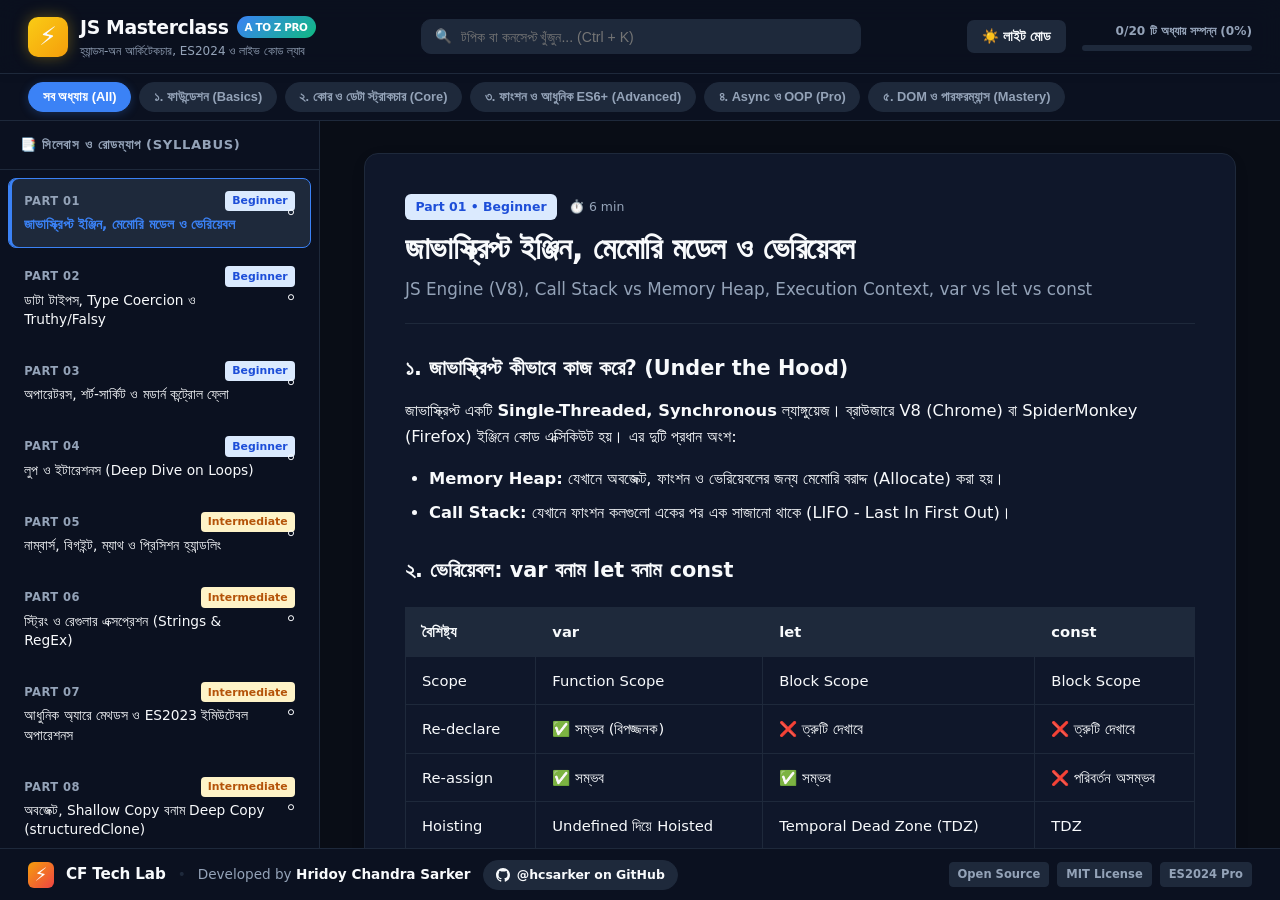
==== commit 2fcd6ad5: "refactor: redesign layout to full-screen view with independent scrolling and update site footer" ====
--- a/index.html
+++ b/index.html
@@ -137,60 +137,30 @@
         </main>
     </div>
 
-    <!-- Global Creative Site Footer -->
+    <!-- Global Clean Site Footer (Fixed at the bottom) -->
     <footer class="site-footer">
         <div class="footer-container">
-            <div class="footer-brand-section">
-                <div class="footer-brand">
-                    <span class="footer-logo">⚡</span>
-                    <div>
-                        <h3 class="footer-company">CF Tech Lab</h3>
-                        <p class="footer-tagline">Crafting Modern Web Solutions & Educational Platforms</p>
-                    </div>
-                </div>
-                <p class="footer-desc">
-                    জাভাস্ক্রিপ্টকে শূন্য থেকে প্রফেশনাল আর্কিটেকচার পর্যায় পর্যন্ত বাস্তব উদাহরণ, রিয়েল-টাইম কনসোল এবং ইন্টারেক্টিভ ল্যাবের মাধ্যমে শেখার ওপেন-সোর্স প্ল্যাটফর্ম।
-                </p>
+            <div class="footer-brand-side">
+                <span class="footer-logo">⚡</span>
+                <span class="footer-company">CF Tech Lab</span>
+                <span class="footer-divider">•</span>
+                <span class="footer-credit">Developed by <strong>Hridoy Chandra Sarker</strong></span>
+                <a href="https://github.com/hcsarker" target="_blank" rel="noopener noreferrer" class="github-profile-pill">
+                    <svg class="gh-icon" viewBox="0 0 16 16" width="14" height="14" fill="currentColor">
+                        <path d="M8 0C3.58 0 0 3.58 0 8c0 3.54 2.29 6.53 5.47 7.59.4.07.55-.17.55-.38 0-.19-.01-.82-.01-1.49-2.01.37-2.53-.49-2.69-.94-.09-.23-.48-.94-.82-1.13-.28-.15-.68-.52-.01-.53.63-.01 1.08.58 1.23.82.72 1.21 1.87.87 2.33.66.07-.52.28-.87.51-1.07-1.78-.2-3.64-.89-3.64-3.95 0-.87.31-1.59.82-2.15-.08-.2-.36-1.02.08-2.12 0 0 .67-.21 2.2.82.64-.18 1.32-.27 2-.27.68 0 1.36.09 2 .27 1.53-1.04 2.2-.82 2.2-.82.44 1.1.16 1.92.08 2.12.51.56.82 1.27.82 2.15 0 3.07-1.87 3.75-3.65 3.95.29.25.54.73.54 1.48 0 1.07-.01 1.93-.01 2.2 0 .21.15.46.55.38A8.013 8.013 0 0016 8c0-4.42-3.58-8-8-8z"></path>
+                    </svg>
+                    <span>@hcsarker on GitHub</span>
+                </a>
             </div>
-
-            <div class="footer-links-section">
-                <div class="footer-col">
-                    <h4>🔗 গুরুত্বপূর্ণ লিংক</h4>
-                    <ul>
-                        <li><a href="#search-input">টপিক খুঁজুন (Ctrl+K)</a></li>
-                        <li><a href="#code-editor">লাইভ কোড স্যান্ডবক্স</a></li>
-                        <li><a href="https://github.com/hcsarker" target="_blank" rel="noopener noreferrer">গিটহাব রিপোজিটরি</a></li>
-                    </ul>
-                </div>
-
-                <div class="footer-col author-col">
-                    <h4>👨‍💻 ক্রিয়েটর ও ডেভেলপমেন্ট</h4>
-                    <p class="author-name"><strong>Hridoy Chandra Sarker</strong></p>
-                    <p class="author-role">Founder & Software Engineer • <span>CF Tech Lab</span></p>
-                    <a href="https://github.com/hcsarker" target="_blank" rel="noopener noreferrer" class="github-profile-pill">
-                        <svg class="gh-icon" viewBox="0 0 16 16" width="16" height="16" fill="currentColor">
-                            <path d="M8 0C3.58 0 0 3.58 0 8c0 3.54 2.29 6.53 5.47 7.59.4.07.55-.17.55-.38 0-.19-.01-.82-.01-1.49-2.01.37-2.53-.49-2.69-.94-.09-.23-.48-.94-.82-1.13-.28-.15-.68-.52-.01-.53.63-.01 1.08.58 1.23.82.72 1.21 1.87.87 2.33.66.07-.52.28-.87.51-1.07-1.78-.2-3.64-.89-3.64-3.95 0-.87.31-1.59.82-2.15-.08-.2-.36-1.02.08-2.12 0 0 .67-.21 2.2.82.64-.18 1.32-.27 2-.27.68 0 1.36.09 2 .27 1.53-1.04 2.2-.82 2.2-.82.44 1.1.16 1.92.08 2.12.51.56.82 1.27.82 2.15 0 3.07-1.87 3.75-3.65 3.95.29.25.54.73.54 1.48 0 1.07-.01 1.93-.01 2.2 0 .21.15.46.55.38A8.013 8.013 0 0016 8c0-4.42-3.58-8-8-8z"></path>
-                        </svg>
-                        <span>@hcsarker on GitHub</span>
-                    </a>
-                </div>
-            </div>
-        </div>
-
-        <div class="footer-bottom">
-            <div class="footer-bottom-content">
-                <p>© 2026 <strong>CF Tech Lab</strong>. Designed & Developed by <strong>Hridoy Chandra Sarker</strong> (<a href="https://github.com/hcsarker" target="_blank" rel="noopener noreferrer" class="author-link">@hcsarker</a>).</p>
-                <div class="footer-badges">
-                    <span class="f-badge">Open Source</span>
-                    <span class="f-badge">MIT License</span>
-                    <span class="f-badge">ES2024 Pro</span>
-                </div>
+            <div class="footer-badges-side">
+                <span class="f-badge">Open Source</span>
+                <span class="f-badge">MIT License</span>
+                <span class="f-badge">ES2024 Pro</span>
             </div>
         </div>
     </footer>
 
-    <!-- Engine Scripts -->
-    <script src="script.js" type="module"></script>
+    <!-- Interactive Application Engine -->
     <script src="app.js" type="module"></script>
 </body>
 </html>
--- a/style.css
+++ b/style.css
@@ -64,12 +64,17 @@
   padding: 0;
 }
 
+html, body {
+  height: 100%;
+  overflow: hidden;
+}
+
 body {
   font-family: var(--font-sans);
   background-color: var(--bg-page);
   color: var(--text-main);
   line-height: 1.6;
-  min-height: 100vh;
+  height: 100vh;
   display: flex;
   flex-direction: column;
   transition: background-color 0.25s ease, color 0.25s ease;
@@ -79,18 +84,18 @@
    TOP HEADER
    ------------------------------------------------------------------------------ */
 .app-header {
-  position: sticky;
-  top: 0;
+  flex-shrink: 0;
+  width: 100%;
   z-index: 100;
   background-color: var(--bg-header);
   backdrop-filter: blur(12px);
   border-bottom: 1px solid var(--border-color);
-  padding: 0.75rem 1.5rem;
+  padding: 0.75rem 1.75rem;
   display: flex;
   align-items: center;
   justify-content: space-between;
   gap: 1.25rem;
-  box-shadow: 0 4px 20px -2px rgba(0, 0, 0, 0.08);
+  box-shadow: 0 2px 10px rgba(0, 0, 0, 0.05);
 }
 
 .header-left {
@@ -239,17 +244,18 @@
    CATEGORY FILTER PILLS BAR
    ------------------------------------------------------------------------------ */
 .category-bar {
+  flex-shrink: 0;
+  width: 100%;
   background-color: var(--bg-sidebar);
   border-bottom: 1px solid var(--border-color);
-  padding: 0.5rem 1.5rem;
+  padding: 0.5rem 1.75rem;
   overflow-x: auto;
 }
 
 .category-pills {
   display: flex;
   gap: 0.5rem;
-  max-width: 1500px;
-  margin: 0 auto;
+  width: 100%;
 }
 
 .pill-btn {
@@ -278,24 +284,27 @@
 }
 
 /* ------------------------------------------------------------------------------
-   MAIN WORKSPACE LAYOUT
+   MAIN WORKSPACE LAYOUT (Full Width & Height, Rock-Solid Fixed Sidebar)
    ------------------------------------------------------------------------------ */
 .app-body {
   display: flex;
   flex: 1;
-  max-width: 1600px;
-  width: 100%;
-  margin: 0 auto;
+  height: calc(100vh - 145px);
+  max-width: 100%;
+  width: 100%;
+  margin: 0;
+  overflow: hidden;
 }
 
 .app-sidebar {
-  width: 330px;
+  width: 320px;
+  flex-shrink: 0;
   background-color: var(--bg-sidebar);
   border-right: 1px solid var(--border-color);
-  height: calc(100vh - 115px);
-  position: sticky;
-  top: 115px;
+  height: 100%;
   overflow-y: auto;
+  -webkit-overflow-scrolling: touch;
+  position: static;
   display: flex;
   flex-direction: column;
 }
@@ -394,19 +403,27 @@
 }
 
 /* ------------------------------------------------------------------------------
-   MAIN CONTENT AREA
+   MAIN CONTENT AREA (Independent Smooth Scroll & Edge-to-Edge Full Width)
    ------------------------------------------------------------------------------ */
 .app-content {
   flex: 1;
-  padding: 2rem 3rem;
-  max-width: 1100px;
+  height: 100%;
+  overflow-y: auto;
+  overflow-x: hidden;
+  -webkit-overflow-scrolling: touch;
+  padding: 2rem 2.75rem;
+  width: 100%;
+  max-width: 100%;
+  scroll-behavior: smooth;
 }
 
 .topic-card {
   background-color: var(--bg-card);
   border: 1px solid var(--border-color);
   border-radius: 14px;
-  padding: 2.25rem;
+  padding: 2.5rem;
+  width: 100%;
+  max-width: 100%;
   box-shadow: 0 4px 20px -2px rgba(0, 0, 0, 0.05);
 }
 
@@ -896,180 +913,96 @@
 }
 
 /* ------------------------------------------------------------------------------
-   CREATIVE SITE FOOTER (CF Tech Lab & Hridoy Chandra Sarker)
+   CLEAN BOTTOM SITE FOOTER (CF Tech Lab & Hridoy Chandra Sarker)
    ------------------------------------------------------------------------------ */
 .site-footer {
+  flex-shrink: 0;
+  width: 100%;
   background-color: var(--bg-sidebar);
   border-top: 1px solid var(--border-color);
-  margin-top: 3.5rem;
-  padding: 3.5rem 1.5rem 1.75rem 1.5rem;
+  padding: 0.65rem 1.75rem;
+  z-index: 50;
 }
 
 .footer-container {
-  max-width: 1450px;
-  margin: 0 auto;
-  display: flex;
+  display: flex;
+  align-items: center;
   justify-content: space-between;
-  gap: 3.5rem;
   flex-wrap: wrap;
-  padding-bottom: 2.5rem;
-  border-bottom: 1px solid var(--border-color);
-}
-
-.footer-brand-section {
-  max-width: 480px;
-}
-
-.footer-brand {
-  display: flex;
-  align-items: center;
-  gap: 0.85rem;
-  margin-bottom: 0.85rem;
+  gap: 1rem;
+  width: 100%;
+}
+
+.footer-brand-side {
+  display: flex;
+  align-items: center;
+  gap: 0.75rem;
+  font-size: 0.85rem;
+  color: var(--text-muted);
+  flex-wrap: wrap;
 }
 
 .footer-logo {
-  font-size: 1.6rem;
+  font-size: 1.15rem;
   background: linear-gradient(135deg, #f59e0b, #ef4444);
-  width: 42px;
-  height: 42px;
-  border-radius: 10px;
+  width: 26px;
+  height: 26px;
+  border-radius: 6px;
   display: flex;
   align-items: center;
   justify-content: center;
   color: #ffffff;
-  box-shadow: 0 0 15px rgba(245, 158, 11, 0.3);
 }
 
 .footer-company {
-  font-size: 1.35rem;
+  font-size: 0.95rem;
   font-weight: 800;
-  letter-spacing: -0.02em;
-  color: var(--text-main);
-}
-
-.footer-tagline {
-  font-size: 0.82rem;
-  color: var(--text-muted);
-}
-
-.footer-desc {
-  font-size: 0.92rem;
-  color: var(--text-muted);
-  line-height: 1.65;
-}
-
-.footer-links-section {
-  display: flex;
-  gap: 3.5rem;
-  flex-wrap: wrap;
-}
-
-.footer-col h4 {
-  font-size: 0.88rem;
-  font-weight: 700;
-  text-transform: uppercase;
-  letter-spacing: 0.05em;
-  color: var(--text-main);
-  margin-bottom: 1rem;
-}
-
-.footer-col ul {
-  list-style: none;
-}
-
-.footer-col li {
-  margin-bottom: 0.6rem;
-}
-
-.footer-col a {
-  color: var(--text-muted);
-  text-decoration: none;
-  font-size: 0.9rem;
-  transition: all 0.2s;
-}
-
-.footer-col a:hover {
-  color: var(--primary);
-  padding-left: 3px;
-}
-
-.author-col {
-  min-width: 260px;
-}
-
-.author-name {
-  font-size: 1.05rem;
-  color: var(--text-main);
-  margin-bottom: 0.25rem;
-}
-
-.author-role {
-  font-size: 0.84rem;
-  color: var(--text-muted);
-  margin-bottom: 0.85rem;
-}
-
-.author-role span {
-  color: var(--primary);
-  font-weight: 700;
+  color: var(--text-main);
+  letter-spacing: -0.01em;
+}
+
+.footer-divider {
+  color: var(--border-color);
+}
+
+.footer-credit {
+  color: var(--text-muted);
+}
+
+.footer-credit strong {
+  color: var(--text-main);
 }
 
 .github-profile-pill {
   display: inline-flex;
   align-items: center;
-  gap: 0.55rem;
+  gap: 0.45rem;
   background-color: var(--bg-subtle);
   border: 1px solid var(--border-color);
   color: var(--text-main) !important;
-  padding: 0.55rem 1rem;
+  padding: 0.25rem 0.75rem;
   border-radius: 999px;
-  font-size: 0.85rem;
+  font-size: 0.78rem;
   font-weight: 600;
   text-decoration: none;
-  transition: all 0.25s ease;
-  box-shadow: 0 2px 8px rgba(0, 0, 0, 0.04);
+  transition: all 0.2s ease;
 }
 
 .github-profile-pill:hover {
   background-color: var(--primary);
   border-color: var(--primary);
   color: #ffffff !important;
-  transform: translateY(-2px);
-  box-shadow: 0 4px 15px var(--primary-glow);
+  transform: translateY(-1px);
+  box-shadow: 0 2px 8px var(--primary-glow);
 }
 
 .gh-icon {
   flex-shrink: 0;
 }
 
-.footer-bottom {
-  max-width: 1450px;
-  margin: 0 auto;
-  padding-top: 1.5rem;
-}
-
-.footer-bottom-content {
-  display: flex;
-  align-items: center;
-  justify-content: space-between;
-  flex-wrap: wrap;
-  gap: 1rem;
-  font-size: 0.85rem;
-  color: var(--text-muted);
-}
-
-.author-link {
-  color: var(--primary);
-  text-decoration: none;
-  font-weight: 600;
-}
-
-.author-link:hover {
-  text-decoration: underline;
-}
-
-.footer-badges {
-  display: flex;
+.footer-badges-side {
+  display: flex;
+  align-items: center;
   gap: 0.5rem;
 }
 
@@ -1079,6 +1012,6 @@
   color: var(--text-muted);
   font-size: 0.72rem;
   font-weight: 600;
-  padding: 0.2rem 0.55rem;
+  padding: 0.15rem 0.5rem;
   border-radius: 4px;
 }
